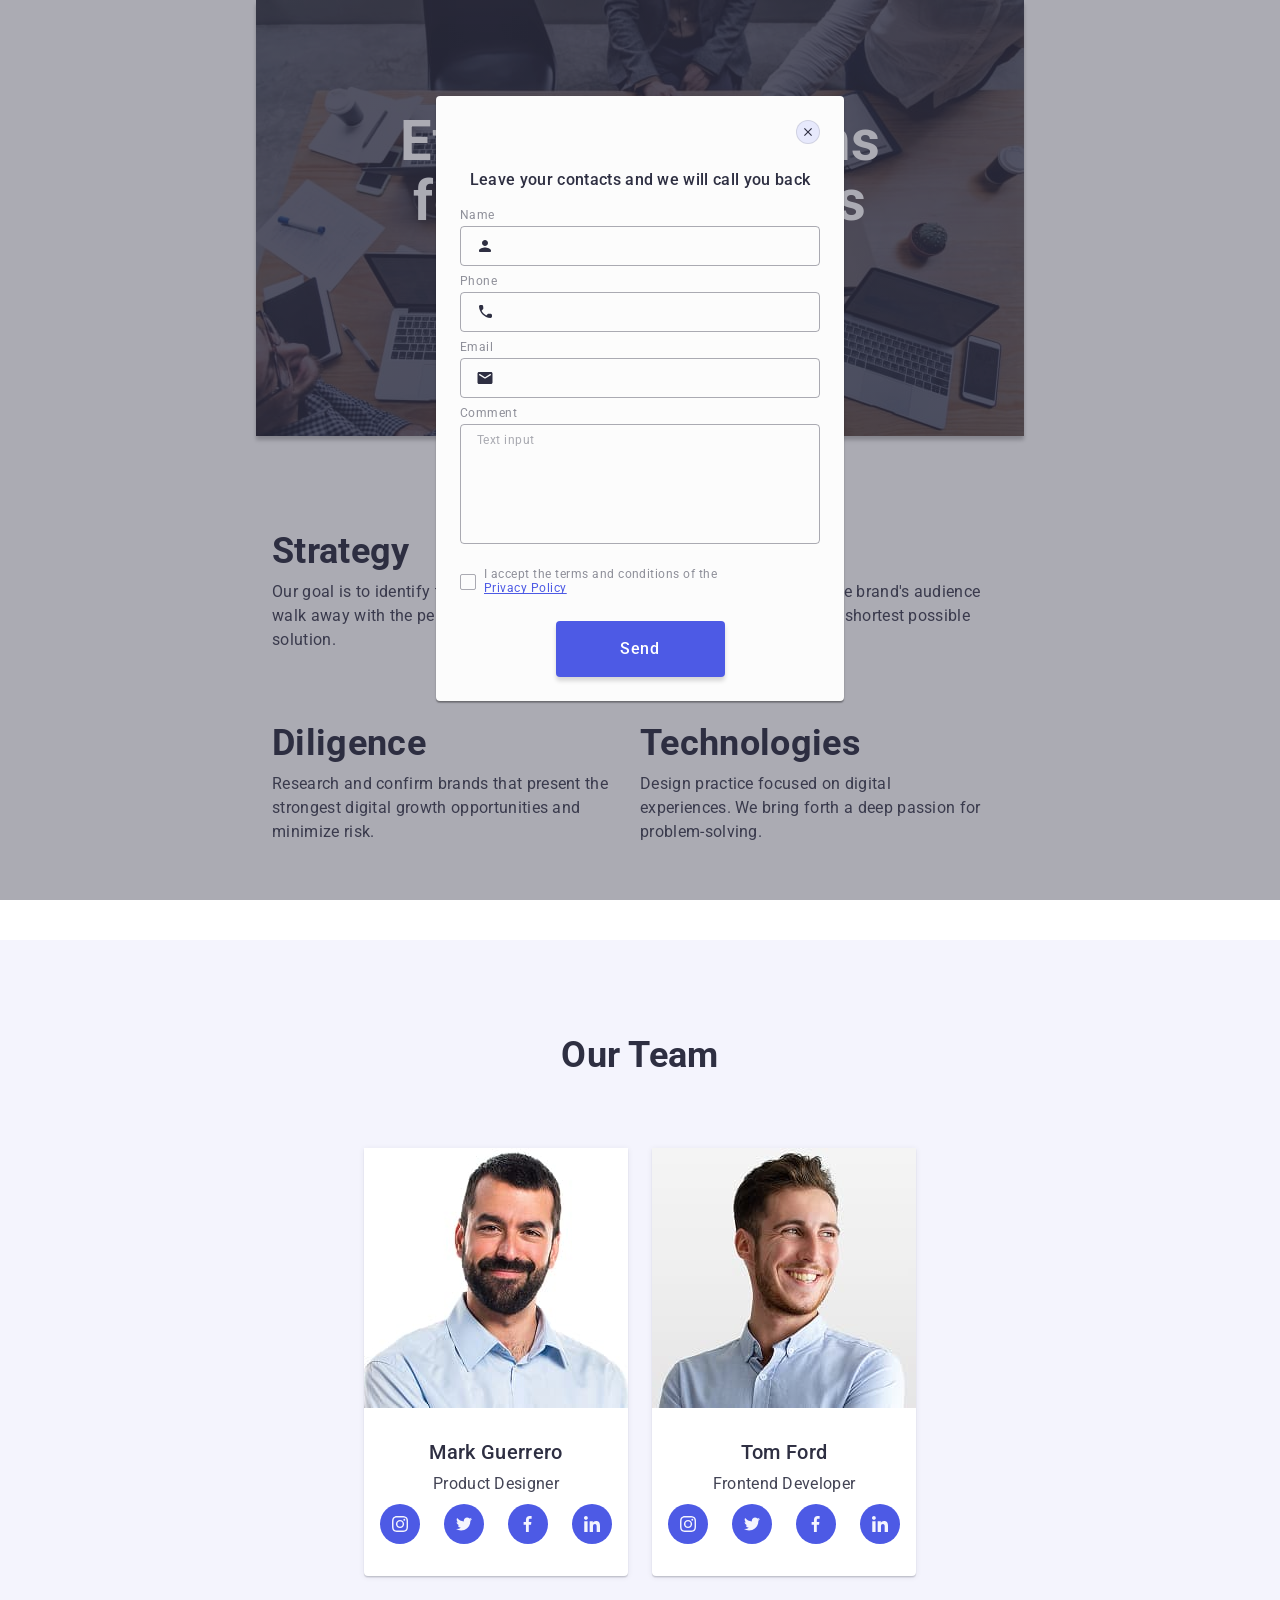
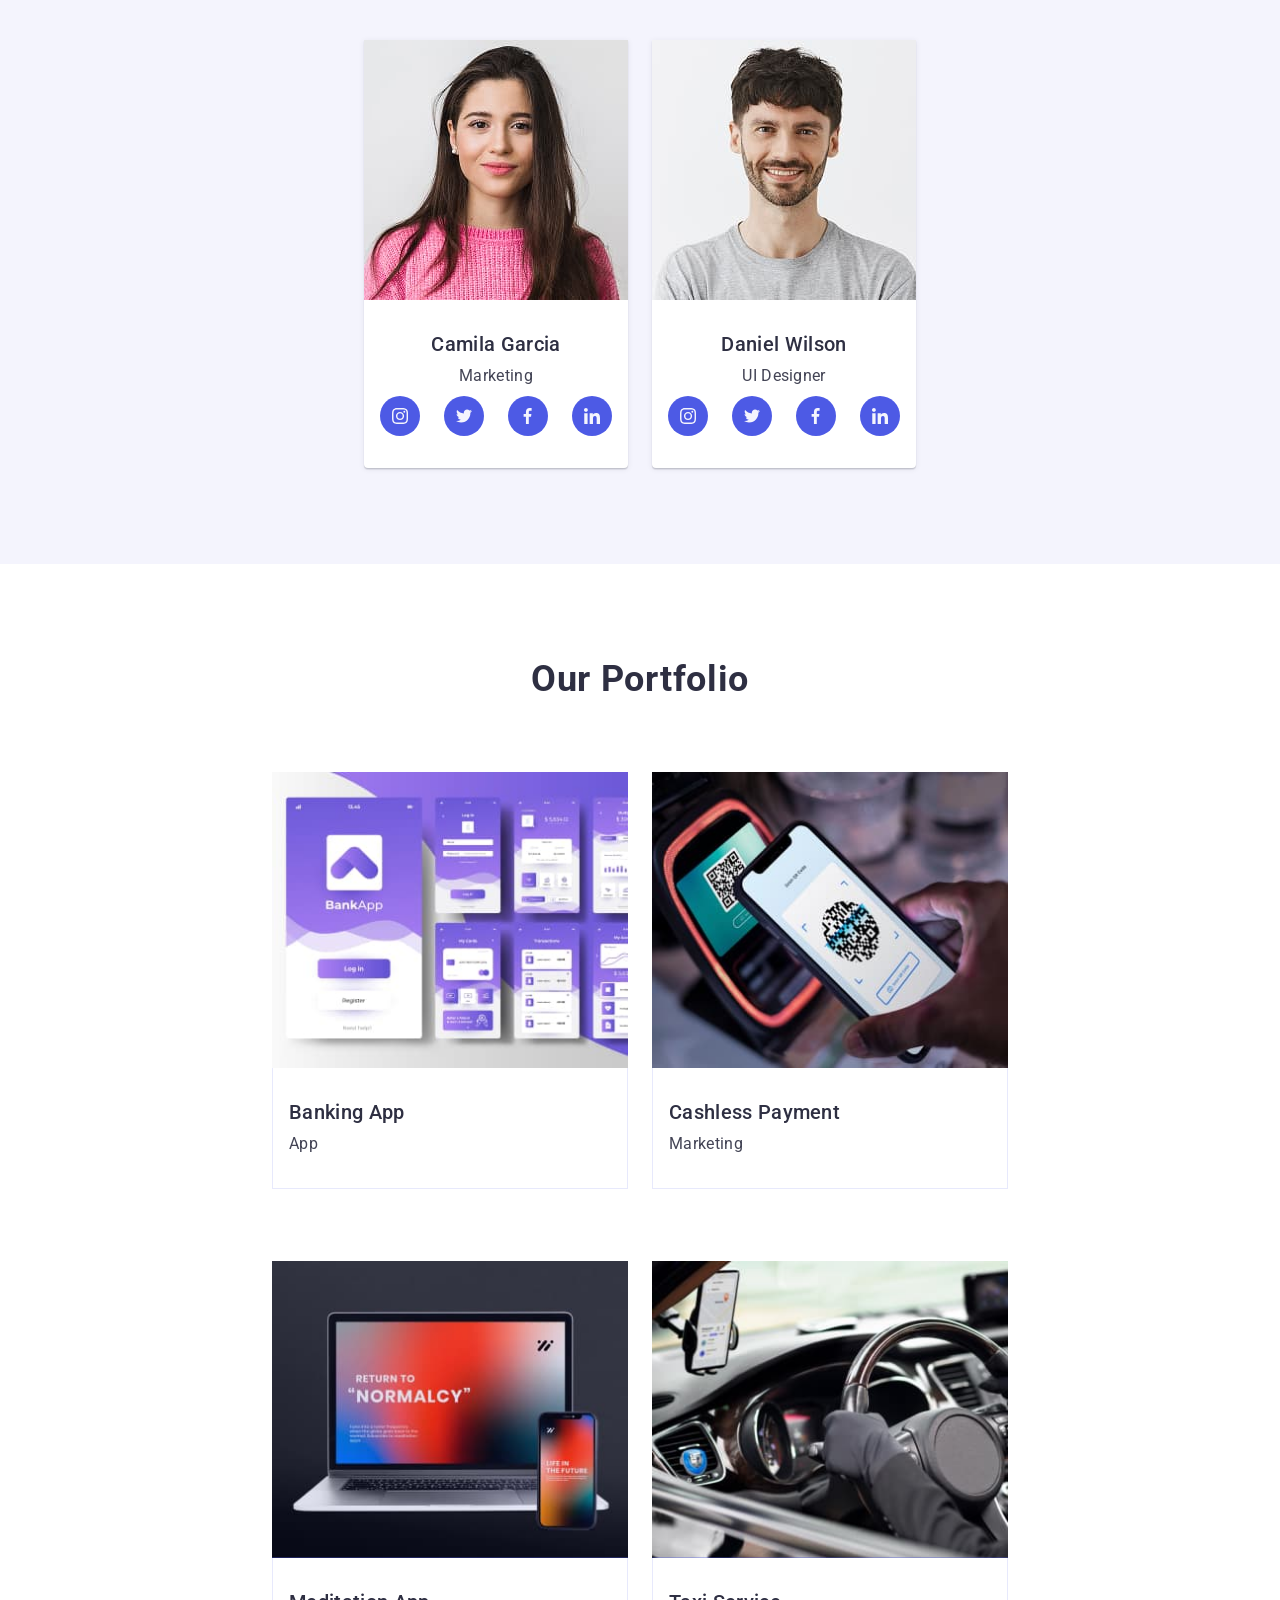
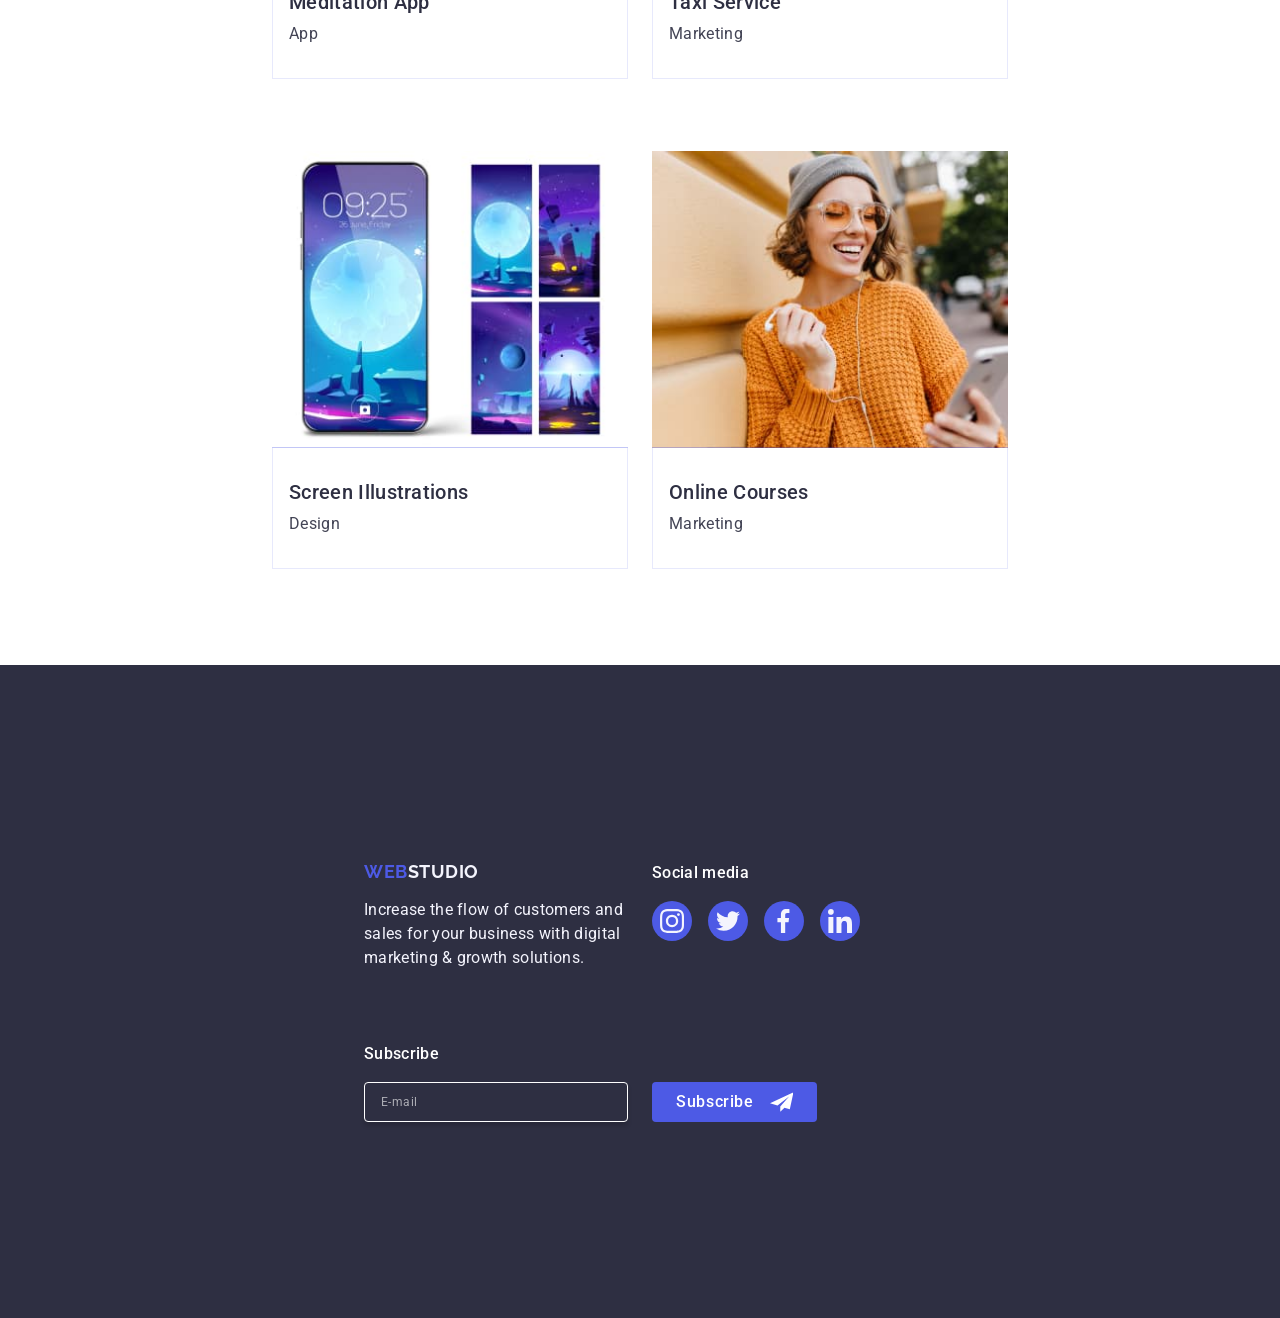
==== index.html @ 0c3275aa "pictures in team section" ====
<!DOCTYPE html>
<html lang="en">
  <head>
    <meta charset="UTF-8" />
    <meta name="viewport" content="width=device-width, initial-scale=1.0" />
    <title>Web-studio</title>
    <link
      rel="stylesheet"
      href="https://cdnjs.cloudflare.com/ajax/libs/modern-normalize/3.0.1/modern-normalize.min.css"
      integrity="sha512-q6WgHqiHlKyOqslT/lgBgodhd03Wp4BEqKeW6nNtlOY4quzyG3VoQKFrieaCeSnuVseNKRGpGeDU3qPmabCANg=="
      crossorigin="anonymous"
      referrerpolicy="no-referrer"
    />
    <link rel="preconnect" href="https://fonts.googleapis.com" />
    <link rel="preconnect" href="https://fonts.gstatic.com" crossorigin />
    <link
      href="https://fonts.googleapis.com/css2?family=Raleway:wght@700&family=Roboto:wght@400;500;700&display=swap"
      rel="stylesheet"
    />
    <link rel="stylesheet" href="./css/styles.css" />
  </head>
  <body>
    <!-- #region ========HEADER===========-->
    <header class="header visually-hidden">
      <div class="container header-flex">
        <nav class="header-nav">
          <a class="logo" href="./index.html"
            >web<span class="header-logo">Studio</span></a
          >
          <ul class="nav-list">
            <li class="nav-item">
              <a class="nav-list-link current" href="./index.html">Studio </a>
            </li>
            <li class="nav-item">
              <a class="nav-list-link" href="">Portfolio</a>
            </li>
            <li class="nav-item">
              <a class="nav-list-link" href="">Contacts</a>
            </li>
          </ul>
        </nav>
        <address class="contacts">
          <ul class="contacts-list">
            <li class="contacts-item">
              <a
                class="contacts-link"
                href="mailto:info@devstudio.com"
                target="_blank"
                >info@devstudio.com</a
              >
            </li>
            <li class="contacts-item">
              <a class="contacts-link" href="tel:+110001111111"
                >+11 (000) 111-11-11</a
              >
            </li>
          </ul>
        </address>
      </div>
    </header>
    <!-- #endregion header -->

    <!-- #region ========MAIN========== -->
    <main>
      <!-- #region ====1 HERO=============-->
      <section class="hero">
        <div class="container">
          <h1 class="hero-title">Effective Solutions for Your Business</h1>
          <button class="hero-btn" type="button">Order Service</button>
        </div>
      </section>
      <!-- #endregion HERO -->

      <!-- #region ====2 FEATURES==========-->
      <section class="features section">
        <div class="container">
          <h2 class="title visually-hidden">Features</h2>
          <ul class="features-list">
            <li class="features-item">
              <div class="features-icon-wrap">
                <svg class="features-icon" width="64" height="64">
                  <use href="./images/icons.svg#icon-strategy"></use>
                </svg>
              </div>
              <h3 class="title features-item-title">Strategy</h3>
              <p class="text features-text">
                Our goal is to identify the business problem to walk away with
                the perfect and creative solution.
              </p>
            </li>
            <li class="features-item">
              <div class="features-icon-wrap">
                <svg class="features-icon" width="64" height="64">
                  <use href="./images/icons.svg#icon-punctuality"></use>
                </svg>
              </div>
              <h3 class="title features-item-title">Punctuality</h3>
              <p class="text features-text">
                Bring the key message to the brand's audience for the best price
                within the shortest possible time.
              </p>
            </li>
            <li class="features-item">
              <div class="features-icon-wrap">
                <svg class="features-icon" width="64" height="64">
                  <use href="./images/icons.svg#icon-diligence"></use>
                </svg>
              </div>
              <h3 class="title features-item-title">Diligence</h3>
              <p class="text features-text">
                Research and confirm brands that present the strongest digital
                growth opportunities and minimize risk.
              </p>
            </li>
            <li class="features-item">
              <div class="features-icon-wrap">
                <svg class="features-icon" width="64" height="64">
                  <use href="./images/icons.svg#icon-technologies"></use>
                </svg>
              </div>
              <h3 class="title features-item-title">Technologies</h3>
              <p class="text features-text">
                Design practice focused on digital experiences. We bring forth a
                deep passion for problem-solving.
              </p>
            </li>
          </ul>
        </div>
      </section>
      <!-- #endregion FEATURES -->

      <!-- #region ======3 TEAM=========== -->
      <section class="team section">
        <div class="container">
          <h2 class="title">Our Team</h2>
          <ul class="team-list">
            <li class="team-item">
              <picture>
                <source
                  media="(min-width: 320px)"
                  srcset="
                    ./images/team/team-mark-1x.jpg 1x,
                    ./images/team/team-mark-2x.jpg 2x
                  "
                />
                <img
                  src="./images/team/team-mark-1x.jpg"
                  alt="mark-guerrero-photo"
                  width="264"
                />
              </picture>

              <div class="team-item-wrapper">
                <h3 class="team-item-title">Mark Guerrero</h3>
                <p class="team-item-text">Product Designer</p>
                <ul class="social-list">
                  <li class="social-list-item">
                    <a href="" class="social-link">
                      <svg class="social-list-icon" width="16" height="16">
                        <use href="./images/icons.svg#icon-instagram"></use>
                      </svg>
                    </a>
                  </li>
                  <li class="social-list-item">
                    <a href="" class="social-link"
                      ><svg class="social-list-icon" width="16" height="16">
                        <use href="./images/icons.svg#icon-twitter"></use></svg
                    ></a>
                  </li>
                  <li class="social-list-item">
                    <a href="" class="social-link"
                      ><svg class="social-list-icon" width="16" height="16">
                        <use href="./images/icons.svg#icon-facebook"></use></svg
                    ></a>
                  </li>
                  <li class="social-list-item">
                    <a href="" class="social-link"
                      ><svg class="social-list-icon" width="16" height="16">
                        <use href="./images/icons.svg#icon-linkedin"></use></svg
                    ></a>
                  </li>
                </ul>
              </div>
            </li>
            <li class="team-item">
              <picture>
                <source
                  media="(min-width: 320px)"
                  srcset="
                    ./images/team-tom-1x.jpg 1x,
                    ./images/team-tom-2x.jpg 2x
                  "
                />
                <img
                  src="./images/team/tom-ford.jpg"
                  alt="Photo of Tom Ford"
                  width="264"
                />
              </picture>

              <div class="team-item-wrapper">
                <h3 class="team-item-title">Tom Ford</h3>
                <p class="team-item-text">Frontend Developer</p>
                <ul class="social-list">
                  <li class="social-list-item">
                    <a href="" class="social-link">
                      <svg class="social-list-icon" width="16" height="16">
                        <use href="./images/icons.svg#icon-instagram"></use>
                      </svg>
                    </a>
                  </li>
                  <li class="social-list-item">
                    <a href="" class="social-link"
                      ><svg class="social-list-icon" width="16" height="16">
                        <use href="./images/icons.svg#icon-twitter"></use></svg
                    ></a>
                  </li>
                  <li class="social-list-item">
                    <a href="" class="social-link"
                      ><svg class="social-list-icon" width="16" height="16">
                        <use href="./images/icons.svg#icon-facebook"></use></svg
                    ></a>
                  </li>
                  <li class="social-list-item">
                    <a href="" class="social-link"
                      ><svg class="social-list-icon" width="16" height="16">
                        <use href="./images/icons.svg#icon-linkedin"></use></svg
                    ></a>
                  </li>
                </ul>
              </div>
            </li>
            <li class="team-item">
              <picture>
                <source
                  media="(min-width: 320px)"
                  srcset="
                    ./images/team/team-camila-1x.jpg 1x,
                    ./images/team/team-camila-2x.jpg 2x
                  "
                />
                <img
                  src="./images/team/camila-garcia.jpg"
                  alt="Photo of Camila Garcia"
                  width="264"
                />
              </picture>

              <div class="team-item-wrapper">
                <h3 class="team-item-title">Camila Garcia</h3>
                <p class="team-item-text">Marketing</p>
                <ul class="social-list">
                  <li class="social-list-item">
                    <a href="" class="social-link">
                      <svg class="social-list-icon" width="16" height="16">
                        <use href="./images/icons.svg#icon-instagram"></use>
                      </svg>
                    </a>
                  </li>
                  <li class="social-list-item">
                    <a href="" class="social-link"
                      ><svg class="social-list-icon" width="16" height="16">
                        <use href="./images/icons.svg#icon-twitter"></use></svg
                    ></a>
                  </li>
                  <li class="social-list-item">
                    <a href="" class="social-link"
                      ><svg class="social-list-icon" width="16" height="16">
                        <use href="./images/icons.svg#icon-facebook"></use></svg
                    ></a>
                  </li>
                  <li class="social-list-item">
                    <a href="" class="social-link"
                      ><svg class="social-list-icon" width="16" height="16">
                        <use href="./images/icons.svg#icon-linkedin"></use></svg
                    ></a>
                  </li>
                </ul>
              </div>
            </li>
            <li class="team-item">
              <picture>
                <source
                  media="(min-width: 320px)"
                  srcset="
                    ./images/team/team-daniel-1x.jpg 1x,
                    ./images/team/team-daniel-2x.jpg 2x
                  "
                />
                <img
                  src="./images/team/daniel-wilson.jpg"
                  alt="Photo of Daniel Wilson"
                  width="264"
                />
              </picture>

              <div class="team-item-wrapper">
                <h3 class="team-item-title">Daniel Wilson</h3>
                <p class="team-item-text">UI Designer</p>
                <ul class="social-list">
                  <li class="social-list-item">
                    <a href="" class="social-link">
                      <svg class="social-list-icon" width="16" height="16">
                        <use href="./images/icons.svg#icon-instagram"></use>
                      </svg>
                    </a>
                  </li>
                  <li class="social-list-item">
                    <a href="" class="social-link"
                      ><svg class="social-list-icon" width="16" height="16">
                        <use href="./images/icons.svg#icon-twitter"></use></svg
                    ></a>
                  </li>
                  <li class="social-list-item">
                    <a href="" class="social-link"
                      ><svg class="social-list-icon" width="16" height="16">
                        <use href="./images/icons.svg#icon-facebook"></use></svg
                    ></a>
                  </li>
                  <li class="social-list-item">
                    <a href="" class="social-link"
                      ><svg class="social-list-icon" width="16" height="16">
                        <use href="./images/icons.svg#icon-linkedin"></use></svg
                    ></a>
                  </li>
                </ul>
              </div>
            </li>
          </ul>
        </div>
      </section>
      <!-- #endregion TEAM -->

      <!-- #region ====4 PORTFOLIO======= -->
      <section class="portfolio section">
        <div class="container">
          <h2 class="portfolio-title title">Our Portfolio</h2>
          <ul class="portfolio-list">
            <li class="portfolio-item">
              <!-- <a href="#" class="portfolio-overlay-link"> -->
              <div class="portfolio-img-box">
                <img
                  src="./images/portfolio/banking-app.jpg"
                  alt="screenshots of banking application"
                  width="360"
                />
                <p class="overlay text">
                  14 Stylish and User-Friendly App Design Concepts · Task
                  Manager App · Calorie Tracker App · Exotic Fruit Ecommerce App
                  · Cloud Storage App
                </p>
              </div>
              <div class="portfolio-item-wrapper">
                <h3 class="portfolio-item-title">Banking App</h3>
                <p class="text">App</p>
              </div>
              <!-- </a> -->
            </li>
            <li class="portfolio-item">
              <div class="portfolio-img-box">
                <img
                  src="./images/portfolio/cashless-payment.jpg"
                  alt="Mobile and Terminal"
                  width="360"
                />
                <p class="overlay text">
                  14 Stylish and User-Friendly App Design Concepts · Task
                  Manager App · Calorie Tracker App · Exotic Fruit Ecommerce App
                  · Cloud Storage App
                </p>
              </div>
              <div class="portfolio-item-wrapper">
                <h3 class="portfolio-item-title">Cashless Payment</h3>
                <p class="text">Marketing</p>
              </div>
            </li>
            <li class="portfolio-item">
              <div class="portfolio-img-box">
                <img
                  src="./images/portfolio/meditation-app.jpg"
                  alt="laptop"
                  width="360"
                />
                <p class="overlay text">
                  14 Stylish and User-Friendly App Design Concepts · Task
                  Manager App · Calorie Tracker App · Exotic Fruit Ecommerce App
                  · Cloud Storage App
                </p>
              </div>
              <div class="portfolio-item-wrapper">
                <h3 class="portfolio-item-title">Meditation App</h3>
                <p class="text">App</p>
              </div>
            </li>
            <li class="portfolio-item">
              <div class="portfolio-img-box">
                <img
                  src="./images/portfolio/taxi-service.jpg"
                  alt="driver in taxi"
                  width="360"
                />
                <p class="overlay text">
                  14 Stylish and User-Friendly App Design Concepts · Task
                  Manager App · Calorie Tracker App · Exotic Fruit Ecommerce App
                  · Cloud Storage App
                </p>
              </div>
              <div class="portfolio-item-wrapper">
                <h3 class="portfolio-item-title">Taxi Service</h3>
                <p class="text">Marketing</p>
              </div>
            </li>
            <li class="portfolio-item">
              <div class="portfolio-img-box">
                <img
                  src="./images/portfolio/screen-illustrations.jpg"
                  alt="Mobile creenshoots"
                  width="360"
                />
                <p class="overlay text">
                  14 Stylish and User-Friendly App Design Concepts · Task
                  Manager App · Calorie Tracker App · Exotic Fruit Ecommerce App
                  · Cloud Storage App
                </p>
              </div>
              <div class="portfolio-item-wrapper">
                <h3 class="portfolio-item-title">Screen Illustrations</h3>
                <p class="text">Design</p>
              </div>
            </li>
            <li class="portfolio-item">
              <div class="portfolio-img-box">
                <img
                  src="./images/portfolio/online-courses.jpg"
                  alt="Happy young girl with mobile and headphones"
                  width="360"
                />
                <p class="overlay text">
                  14 Stylish and User-Friendly App Design Concepts · Task
                  Manager App · Calorie Tracker App · Exotic Fruit Ecommerce App
                  · Cloud Storage App
                </p>
              </div>
              <div class="portfolio-item-wrapper">
                <h3 class="portfolio-item-title">Online Courses</h3>
                <p class="text">Marketing</p>
              </div>
            </li>
          </ul>
        </div>
      </section>
      <!-- #endregion PORTFOLIO -->
    </main>
    <!-- #endregion MAIN -->

    <!-- #region ========FOOTER============-->
    <footer class="footer">
      <div class="container">
        <div class="footer-tablet-wrap">
          <div class="footer-column-logo">
            <a class="logo footer-logo-link" href="./index.html"
              >web<span class="footer-logo">Studio</span></a
            >
            <p class="text footer-text">
              Increase the flow of customers and sales for your business with
              digital marketing & growth solutions.
            </p>
          </div>
          <div class="footer-column-social">
            <p class="text footer-text footer-accent-text">Social media</p>
            <ul class="social-list">
              <li class="social-list-item">
                <a href="" class="social-link">
                  <svg class="social-list-icon" width="24" height="24">
                    <use href="./images/icons.svg#icon-instagram"></use>
                  </svg>
                </a>
              </li>
              <li class="social-list-item">
                <a href="" class="social-link"
                  ><svg class="social-list-icon" width="24" height="24">
                    <use href="./images/icons.svg#icon-twitter"></use></svg
                ></a>
              </li>
              <li class="social-list-item">
                <a href="" class="social-link"
                  ><svg class="social-list-icon" width="24" height="24">
                    <use href="./images/icons.svg#icon-facebook"></use></svg
                ></a>
              </li>
              <li class="social-list-item">
                <a href="" class="social-link"
                  ><svg class="social-list-icon" width="24" height="24">
                    <use href="./images/icons.svg#icon-linkedin"></use></svg
                ></a>
              </li>
            </ul>
          </div>
        </div>

        <div class="subscribe">
          <p class="footer-accent-text">Subscribe</p>
          <form class="subscribe-form">
            <label aria-label="subscr-email" class="subscr-label">
              <input
                type="email"
                class="subscribe-input"
                placeholder="E-mail"
                id="subscr-email"
                name="subscr-email"
              />
            </label>

            <button type="submit" class="subscribe-btn">
              Subscribe
              <svg class="subscribe-btn-icon" width="24" height="24">
                <use href="./images/icons.svg#icon-subscribe-send"></use>
              </svg>
            </button>
          </form>
        </div>
      </div>
    </footer>

    <!-- #endregion FOOTER -->

    <!-- #region ========MODAL============-->
    <div class="backdrop is-open">
      <div class="modal">
        <button type="button" class="modal-close-btn">
          <svg class="modal-close-icon" width="8" height="8">
            <use href="./images/icons.svg#icon-modal-close-btn"></use>
          </svg>
        </button>
        <p class="modal-text">Leave your contacts and we will call you back</p>
        <form class="modal-form">
          <div class="modal-field">
            <label for="user-name" class="modal-label">Name</label>
            <div class="modal-input-wrap">
              <input
                type="text"
                class="modal-input"
                name="user-name"
                id="user-name"
              />
              <svg class="modal-input-icon" width="18" height="24">
                <use href="./images/icons.svg#icon-user-name"></use>
              </svg>
            </div>
          </div>
          <div class="modal-field">
            <label for="user-tel" class="modal-label">Phone</label>
            <div class="modal-input-wrap">
              <input
                type="tel"
                class="modal-input"
                name="user-tel"
                id="user-tel"
              />
              <svg class="modal-input-icon" width="18" height="24">
                <use href="./images/icons.svg#icon-user-tel"></use>
              </svg>
            </div>
          </div>
          <div class="modal-field">
            <label for="user-email" class="modal-label">Email</label>
            <div class="modal-input-wrap">
              <input
                type="email"
                class="modal-input"
                name="user-email"
                id="user-email"
              />
              <svg class="modal-input-icon" width="18" height="24">
                <use href="./images/icons.svg#icon-user-email"></use>
              </svg>
            </div>
          </div>
          <div class="modal-field">
            <label for="user-comment" class="modal-label">Comment</label>
            <textarea
              name="user-comment"
              id="user-comment"
              class="modal-input modal-textarea"
              placeholder="Text input"
            ></textarea>
          </div>

          <div class="modal-check-wrap">
            <input
              type="checkbox"
              name="user-privacy"
              id="user-privacy"
              value="true"
              class="modal-check visually-hidden"
            />
            <label for="user-privacy" class="modal-check-text"
              ><span class="modal-check-item">
                <svg width="10" height="8">
                  <use href="./images/icons.svg#icon-modal-check"></use>
                </svg> </span
              ><span class="privacy-text"
                >I accept the terms and conditions of the
                <a href="#" class="modal-ckeck-link">Privacy Policy</a></span
              ></label
            >
          </div>
          <button type="submit" class="modal-btn">Send</button>
        </form>
      </div>
    </div>
    <!-- #endregion MODAL -->
  </body>
</html>
---- css/styles.css ----
*,
*::before,
*::after {
  box-sizing: border-box;
}

h1,
h2,
h3,
h4,
h5,
h6,
p {
  margin-top: 0;
  margin-bottom: 0;
}

ul,
ol {
  margin-top: 0;
  margin-bottom: 0;
  padding-left: 0;
  list-style-type: none;
}

.visually-hidden {
  position: absolute;
  width: 1px;
  height: 1px;
  margin: -1px;
  border: 0;
  padding: 0;

  white-space: nowrap;
  clip-path: inset(100%);
  clip: rect(0 0 0 0);
  overflow: hidden;
}

body {
  background-color: #ffffff;
  color: #434455;
  font-family: 'Roboto', sans-serif;
  font-weight: 400;
  font-size: 16px;
  line-height: 1.5;
  letter-spacing: 0.02em;
}

a {
  text-decoration: none;
}

ul,
ol {
  padding-left: 0;
  margin-top: 0;
  margin-bottom: 0;
  list-style-type: none;
}

img {
  display: block;
  max-width: 100%;
  height: auto;
}

input,
textarea,
button {
  font-family: inherit;
  line-height: inherit;
  color: currentColor;
}

button {
  cursor: pointer;
}

fieldset {
  padding: 0;
  margin: 0;
  border: none;
}

.container {
  width: 100%;
  max-width: 320px;
  padding: 0 16px;
  margin: 0 auto;
}

main {
  flex-grow: 1;
}

.title {
  font-weight: 700;
  font-size: 36px;
  line-height: 1.11;
  text-align: center;
  color: #2e2f42;
  text-transform: capitalize;
}

h2 {
  margin-bottom: 72px;
}

h3,
team-item-title,
features-item-title,
portfolio-item-title {
  font-weight: 500;
  font-size: 20px;
  line-height: 1.2;
  color: #2e2f42;
  text-transform: capitalize;
  margin-bottom: 8px;
}

.text {
  font-weight: 400;
  font-size: 16px;
  line-height: 1.5;
  color: #434455;
}

.section {
  padding-top: 96px;
  padding-bottom: 96px;
}
/* #region ======HEADER====== */
.header {
  /* border-bottom: 1px solid #e7e9fc; */
  box-shadow: 0px 2px 1px rgba(46, 47, 66, 0.08),
    0px 1px 1px rgba(46, 47, 66, 0.16), 0px 1px 6px rgba(46, 47, 66, 0.08);
  /* 
    position: fixed;
        z-index: 999;
    top: 50%;
    left: 50%;
    transform: translate(-50%, -50%); */
  background-color: #fff;
}

.header-nav {
  display: flex;
  align-items: center;
}

.header-flex {
  display: flex;
  justify-content: space-between;
}
.logo {
  font-family: 'Raleway', sans-serif;
  font-weight: 700;
  font-size: 18px;
  line-height: 1.17;
  letter-spacing: 0.03em;
  text-transform: uppercase;
  color: #404bbf;
  display: block;
  padding: 24px 0;
  margin-right: 76px;
  position: relative;
}

.header-logo {
  color: #2e2f42;
  position: relative;
}

.nav-list {
  display: flex;
  gap: 40px;
}

.nav-item {
  position: relative;
}

.current::after {
  content: '';
  background-color: #404bbf;
  width: 100%;
  display: block;
  height: 4px;
  border-radius: 2px;
  position: absolute;
  bottom: -1px;
  left: 0;
  display: block;
}

.nav-list-link {
  position: relative;
  font-weight: 500;
  font-size: 16px;
  line-height: 1.5;
  letter-spacing: 0.02em;
  color: #2e2f42;
  display: block;
  padding: 24px 0;
  transition-property: color;
  transition-duration: 250ms;
  transition-timing-function: cubic-bezier(0.4, 0, 0.2, 1);
}

.nav-list-link:hover,
.nav-list-link:focus {
  color: #404bbf;
}

.current {
  color: #404bbf;
}

.contacts {
  font-style: normal;
}

.contacts-list {
  display: flex;
  gap: 40px;
  justify-content: flex-end;
  align-items: center;
}

.contacts-item {
  padding: 24px 0;
  position: relative;
}

.contacts-link {
  color: #434455;
  transition-property: color;
  transition-duration: 250ms;
  transition-timing-function: cubic-bezier(0.4, 0, 0.2, 1);
}

.contacts-link:hover,
.contacts-link:focus {
  color: #404bbf;
}
/* #endregion HEADER */

/* #region =======HERO======= */
.hero {
  margin: 0 auto;
  background-color: #2e2f42;
  background-image: linear-gradient(
      rgba(46, 47, 66, 0.7),
      rgba(46, 47, 66, 0.7)
    ),
    url('../images/hero-bg-mob-1x.jpg');
  background-position: center;
  background-repeat: no-repeat;
  background-size: cover;
  background-clip: padding-box;
  box-shadow: 0 4px 4px 0 rgba(0, 0, 0, 0.25);

  padding-top: 72px;
  padding-bottom: 72px;
  max-width: 320px;
  height: 432px;
}

@media screen and (min-resolution: 2x), (-webkit-min-device-pixel-ratio: 2x) {
  .hero {
    background-image: linear-gradient(
        rgba(46, 47, 66, 0.7),
        rgba(46, 47, 66, 0.7)
      ),
      url('../images/hero-bg-mob-2x.jpg');
  }
}

@media screen and (min-resolution: 3x), (-webkit-min-device-pixel-ratio: 3x) {
  .hero {
    background-image: linear-gradient(
        rgba(46, 47, 66, 0.7),
        rgba(46, 47, 66, 0.7)
      ),
      url('../images/hero-bg-mob-3x.jpg');
  }
}

.hero-title {
  font-weight: 700;
  font-size: 36px;
  line-height: 1.11;
  text-align: center;
  color: #fff;
  max-width: 320px;
  margin: 0 auto 72px;

  /*
  font-size: 56px;
  line-height: 1.07;
  margin-bottom: 48px;
  max-width: 496px; */
}

.hero-btn {
  font-weight: 500;
  font-size: 16px;
  line-height: 1.5;
  letter-spacing: 0.04em;
  background-color: #4d5ae5;
  color: #fff;
  text-transform: capitalize;
  margin: 0 auto;
  padding: 16px 32px;
  min-width: 169px;
  height: 56px;
  display: block;
  border: none;
  border-radius: 4px;
  transition-property: background-color;
  transition-duration: 250ms;
  transition-timing-function: cubic-bezier(0.4, 0, 0.2, 1);
}

.hero-btn:hover,
.hero-btn:focus {
  background-color: #404bbf;
}
/* #endregion HERO */

/* #region ========FEATURES======== */

.features-list {
  display: flex;
  flex-wrap: wrap;
  gap: 72px;
}

.features-item {
  flex-basis: calc((100% - 72px) / 4);
}

.features-item-title {
  text-align: center;
}

.features-icon-wrap {
  display: none;
}

.features-text {
  font-weight: 500;
}

/* .features-icon {
    position: absolute;
        top: 50%;
        left: 50%;
        transform: translate(-50%, -50%);
} */

/* .features-item::before {
    content: '';
    width: 264px;
    height: 112px;
    background-color: #f4f4fd;
border: 1px solid #8e8f99;
    border-radius: 4px;
    display: block;
    background-repeat: no-repeat;
    background-position: 50%;
    margin-bottom: 8px;
} */

/* .features-item:nth-child(1)::before {
    background-image: url(../images/svg/strategy.svg); 
}

.features-item:nth-child(2)::before {
    background-image: url(../images/svg/punctuality.svg);
}
.features-item:nth-child(3)::before {
    background-image: url(../images/svg/diligence.svg);
}
.features-item:nth-child(4)::before {
    background-image: url(../images/svg/technologies.svg);
} */
/* #endregion FEATURES */

/* #region ========TEAM======== */
.team {
  background-color: #f4f4fd;
}
.team-list {
  display: flex;
  flex-wrap: wrap;
  gap: 72px;
  justify-content: center;
}

.team-item {
  background-color: #ffffff;
  border-radius: 0px 0px 4px 4px;
  box-shadow: 0 2px 1px 0 rgba(46, 47, 66, 0.08),
    0 1px 1px 0 rgba(46, 47, 66, 0.16), 0 1px 6px 0 rgba(46, 47, 66, 0.08);
}

.team-item-title {
  text-transform: capitalize;
  text-align: center;
}

.team-item-text {
  text-align: center;
  margin-bottom: 8px;
}

.team-item-wrapper {
  padding: 32px 16px;
  width: 264px;
}

.social-list {
  display: flex;
  gap: 24px;
  justify-content: center;
}

.social-link {
  display: flex;
  line-height: 0;
  justify-content: center;
  align-items: center;
  width: 40px;
  height: 40px;
  border-radius: 50%;
  background-color: #4d5ae5;
  fill: #f4f4fd;
  transition-property: background-color;
  transition-duration: 250ms;
  transition-timing-function: cubic-bezier(0.4, 0, 0.2, 1);
}

.team-item .social-link:hover,
.team-item .social-link:focus {
  background-color: #404bbf;
}

/* #endregion TEAM */

/* #region =====PORTFOLIO======*/

.portfolio-item-wrapper {
  border: 1px solid #e7e9fc;
  border-top: none;
  padding: 32px 16px;
}

.portfolio-title {
  font-size: 36px;
  line-height: 1.11;
  text-align: center;
  letter-spacing: 0.02em;
  text-transform: capitalize;
  color: #2e2f42;
}

.portfolio-item-title {
  text-transform: capitalize;
}

.portfolio-list {
  display: flex;
  gap: 48px 24px;
  flex-wrap: wrap;
  justify-content: center;
}

.portfolio-item {
  flex-basis: calc((100% - 48) / 3);
  transition-property: box-shadow;
  transition-duration: 250ms;
  transition-timing-function: cubic-bezier(0.4, 0, 0.2, 1);
}

.portfolio-item:hover,
.portfolio-item:focus {
  box-shadow: 0 2px 1px 0 rgba(46, 47, 66, 0.08),
    0 1px 1px 0 rgba(46, 47, 66, 0.16), 0 1px 6px 0 rgba(46, 47, 66, 0.08);
}

.portfolio-img-box {
  position: relative;
  overflow: hidden;
}
.overlay {
  position: absolute;
  top: 0;
  left: 0;
  height: 100%;
  width: 100%;
  font-size: 16px;
  line-height: 1.5;
  letter-spacing: 0.02em;
  color: #f4f4fd;
  padding: 40px 32px;
  background-color: #4d5ae5;
  overflow: auto;

  transform: translateY(100%);
  transition: transform 250ms cubic-bezier(0.4, 0, 0.2, 1);
}

.portfolio-item:hover .overlay,
.portfolio-item:focus .overlay {
  transform: translateY(0%);
}

.portfolio-item-wrapper {
  z-index: 3;
  /* position: fixed; */
}
/* #endregion PORTFOLIO */

/* #region ======FOOTER====== */
.footer {
  background-color: #2e2f42;
  padding-top: 100px;
  padding-bottom: 100px;
}

.footer .container {
  display: flex;
  flex-direction: column;
  justify-content: center;
  padding: 96px 16px;
  gap: 70px;
  /* align-items: first baseline; */
}

.footer-logo-link {
  display: block;
  padding: 0;
  margin: 0 auto 16px;
  font-weight: 700;
  font-size: 18px;
  line-height: 1.167;
  letter-spacing: 0.03em;
  text-transform: uppercase;
  text-align: center;
  color: #4d5ae5;
  /* margin-bottom: 72px; */
}

.footer-logo {
  color: #f4f4fd;
}

.footer-text {
  font-weight: 400;
  font-size: 16px;
  color: #f4f4fd;
  text-align: left;
}

.footer-accent-text {
  color: #ffffff;
  font-weight: 500;
  text-align: center;
  margin-bottom: 16px;
}

.footer .social-list {
  gap: 16px;
  justify-content: center;
}

.social-link:hover,
.social-link:focus {
  background-color: #31d0aa;
}

.subscribe-form {
  display: flex;
  gap: 24px;
  flex-direction: column;
  gap: 16px;
}

.subscribe-input {
  width: 100%;
  height: 40px;
  border: 1px solid #ffffff;
  background-color: transparent;
  border-radius: 4px;
  box-shadow: 0 4px 4px 0 rgba(0, 0, 0, 0.15);
  padding: 8px 16px;
  font-size: 12px;
  line-height: 2;
  letter-spacing: 0.04em;
  color: #ffffff;
}

.subscribe-input::placeholder {
  font-weight: 400;
  font-size: 12px;
  line-height: 2;
  letter-spacing: 0.04em;
  color: #ffffff;
  opacity: 0.6;
}

.subscribe-btn {
  border: none;
  font-weight: 500;
  line-height: 1.5;
  letter-spacing: 0.04em;
  text-align: center;
  color: #ffffff;
  border-radius: 4px;
  padding: 8px 24px;
  width: 165px;
  height: 40px;
  background-color: #4d5ae5;
  display: flex;
  align-items: center;
  justify-content: center;
  margin: 0 auto;
  gap: 16px;
}

.subscribe-btn-icon {
  fill: #ffffff;
  /* margin-left: 16px; */
}
/* #endregion FOOTER*/

/* #region ======MODAL====== */
.backdrop {
  position: fixed;
  top: 0;
  left: 0;
  width: 100%;
  height: 100%;
  z-index: 999;
  background-color: rgba(46, 47, 66, 0.4);

  opacity: 0;
  visibility: hidden;
  pointer-events: none;

  transition: opacity 250ms cubic-bezier(0.4, 0, 0.2, 1),
    visibility 250ms cubic-bezier(0.4, 0, 0.2, 1);
}

.is-open {
  opacity: 1;
  visibility: visible;
  pointer-events: auto;
}

.modal {
  position: absolute;
  top: 50%;
  left: 50%;
  transform: translate(-50%, -50%);
  border-radius: 4px;
  width: 288px;
  padding: 72px 16px 24px;
  min-height: 584px;
  box-shadow: 0 1px 1px 0 rgba(0, 0, 0, 0.14), 0 1px 3px 0 rgba(0, 0, 0, 0.12),
    0 2px 1px 0 rgba(0, 0, 0, 0.2);
  background: #fcfcfc;
  overflow-y: auto;
  transition: transform 250ms cubic-bezier(0.4, 0, 0.2, 1);
}

.modal-close-btn {
  position: absolute;
  top: 24px;
  right: 24px;
  width: 24px;
  height: 24px;
  fill: #2e2f42;
  border-radius: 50%;
  background-color: #e7e9fc;
  border: 1px solid rgba(0, 0, 0, 0.1);
  display: flex;
  justify-content: center;
  align-items: center;
  padding: 0;
  cursor: pointer;
  transition: background-color 250ms cubic-bezier(0.4, 0, 0.2, 1),
    border 250ms cubic-bezier(0.4, 0, 0.2, 1);
}

.modal-close-icon {
  fill: #2e2f42;
  transition: fill 250ms cubic-bezier(0.4, 0, 0.2, 1);
}

.modal-close-btn:hover {
  background-color: #404bbf;
  border: none;
}

.modal-close-btn:hover .modal-close-icon {
  fill: #ffffff;
}

.modal-text {
  font-weight: 500;
  text-align: center;
  color: #2e2f42;
  margin-bottom: 16px;
}

.modal-field {
  margin-bottom: 8px;
}

.modal-field:nth-child(4) {
  margin-bottom: 16px;
}

.modal-label {
  font-size: 12px;
  line-height: 1.17;
  letter-spacing: 0.04em;
  color: #8e8f99;
  margin-bottom: 4px;
  display: block;
}

.modal-input-wrap {
  position: relative;
}

.modal-input {
  padding: 11px 16px 11px 38px;
  width: 100%;
  height: 40px;
  border-radius: 4px;
  border: 1px solid rgba(46, 47, 66, 0.4);
  background-color: transparent;
  outline: transparent;
  transition: border-color 250ms cubic-bezier(0.4, 0, 0.2, 1);
}

.modal-input-icon {
  fill: #2e2f42;
  position: absolute;
  left: 16px;
  top: 50%;
  transform: translateY(-50%);
  transition: fill 250ms cubic-bezier(0.4, 0, 0.2, 1);
}

.modal-input:focus {
  border: 1px solid #4d5ae5;
}

.modal-input:focus + .modal-input-icon {
  fill: #4d5ae5;
}

.modal-textarea {
  height: 120px;
  resize: none;
  padding: 8px 16px;
  font-size: 12px;
  line-height: 1.17;
  letter-spacing: 0.04em;
  color: rgba(46, 47, 66, 0.4);
  transition: border-color 250ms cubic-bezier(0.4, 0, 0.2, 1);
}

.modal-textarea::placeholder {
  font-size: 12px;
  line-height: 1.17;
  letter-spacing: 0.04em;
  color: rgba(46, 47, 66, 0.4);
}

.modal-check-wrap {
  margin-bottom: 24px;
}

.modal-check-item {
  display: inline-flex;
  width: 16px;
  height: 16px;
  border-radius: 2px;
  border: 1px solid rgba(46, 47, 66, 0.4);
  margin-right: 8px;
  align-items: center;
  justify-content: center;
  background-color: transparent;
  fill: transparent;
  transition: background-color 250ms cubic-bezier(0.4, 0, 0.2, 1),
    border 250ms cubic-bezier(0.4, 0, 0.2, 1),
    fill 250ms cubic-bezier(0.4, 0, 0.2, 1);
}

.modal-check:checked + .modal-check-text .modal-check-item {
  background-color: #404bbf;
  fill: #f4f4fd;
  border: none;
}

.modal-check-text {
  font-size: 12px;
  line-height: 1.17;
  letter-spacing: 0.04em;
  color: #8e8f99;
  display: flex;
  align-items: center;
}

.privacy-text {
  display: inline-block;
}

.modal-ckeck-link {
  display: block;
  line-height: 1.33;
  text-decoration: underline;
  text-decoration-skip-ink: none;
  color: #4d5ae5;
}

.modal-btn {
  display: block;
  margin: 0 auto;
  border-radius: 4px;
  border: none;
  padding: 16px 32px;
  min-width: 169px;
  height: 56px;
  box-shadow: 0 4px 4px 0 rgba(0, 0, 0, 0.15);
  background-color: #4d5ae5;
  color: #ffffff;
  font-size: 16px;
  font-weight: 500;
  line-height: 1.5;
  letter-spacing: 0.04em;
  text-align: center;
  transition: background-color 250ms cubic-bezier(0.4, 0, 0.2, 1);
  cursor: pointer;
}

/* #endregion MODAL*/

/* #region ======MEDIA >768====== */
@media screen and (min-width: 768px) {
  .container {
    max-width: 768px;
  }

  .hero {
    padding: 112px 34px;
    max-width: 768px;
    height: 436px;
    background-image: linear-gradient(
        rgba(46, 47, 66, 0.7),
        rgba(46, 47, 66, 0.7)
      ),
      url('../images/hero-bg-tab-1x.jpg');
  }

  @media screen and (min-resolution: 2x), (-webkit-min-device-pixel-ratio: 2x) {
    .hero {
      background-image: linear-gradient(
          rgba(46, 47, 66, 0.7),
          rgba(46, 47, 66, 0.7)
        ),
        url('../images/hero-bg-tab-2x.jpg');
    }
  }

  @media screen and (min-resolution: 3x), (-webkit-min-device-pixel-ratio: 3x) {
    .hero {
      background-image: linear-gradient(
          rgba(46, 47, 66, 0.7),
          rgba(46, 47, 66, 0.7)
        ),
        url('../images/hero-bg-tab-3x.jpg');
    }
  }

  .hero-title {
    font-size: 56px;
    line-height: 1.07;
    margin-bottom: 36px;
    max-width: 496px;
  }

  .team .container,
  .footer .container {
    max-width: 584px;
  }

  .features-list {
    gap: 72px 24px;
  }

  .features-item {
    flex-basis: calc((100% - 48px) / 2);
  }

  .features-item-title {
    text-align: left;
  }

  .team .container,
  .footer .container {
    max-width: 584px;
  }

  .team-list {
    gap: 64px 24px;
  }

  .team-item {
    flex-basis: calc((100% - 24px) / 2);
  }

  .features-text {
    font-weight: 400;
  }

  .portfolio-list {
    gap: 72px 24px;
  }

  .portfolio-item {
    flex-basis: calc((100% - 24px) / 2);
  }

  .team-item-wrapper {
    max-width: 356px;
  }

  .footer-logo-link {
    text-align: left;
  }

  .footer-accent-text {
    text-align: left;
    width: 264px;
  }

  .footer .container {
    display: flex;
    flex-direction: column;
    gap: 72px;
  }

  .footer-tablet-wrap {
    display: flex;
    flex-direction: row;
    gap: 24px;
    align-items: baseline;
  }

  .footer .social-list {
    justify-content: flex-start;
  }

  .subscribe-form {
    flex-direction: row;
    gap: 24px;
    justify-content: flex-start;
  }

  .subscribe-input {
    display: inline-block;
    width: 264px;
  }

  .subscribe-btn {
    margin-left: 0;
    margin-right: auto;
  }
  .modal {
    width: 408px;
    top: 96px;
    left: 50%;
    transform: translateX(-50%);
    padding: 72px 24px 24px;
  }
}

/* #endregion MEDIA > 768px*/

/* #region ======MEDIA > 1440px ====== */
@media screen and (min-width: 1440px) {
  .container {
    max-width: 1158px;
    padding: 0 15px;
  }

  .hero {
    padding-top: 188px 470px;
    max-width: 1440px;
    height: 600px;
    background-image: linear-gradient(
        rgba(46, 47, 66, 0.7),
        rgba(46, 47, 66, 0.7)
      ),
      url('../images/hero-bg-mob-1x.jpg');
  }

  @media screen and (min-resolution: 2x), (-webkit-min-device-pixel-ratio: 2x) {
    .hero {
      background-image: linear-gradient(
          rgba(46, 47, 66, 0.7),
          rgba(46, 47, 66, 0.7)
        ),
        url('../images/hero-bg-desc-2x.jpg');
    }
  }

  @media screen and (min-resolution: 3x), (-webkit-min-device-pixel-ratio: 3x) {
    .hero {
      background-image: linear-gradient(
          rgba(46, 47, 66, 0.7),
          rgba(46, 47, 66, 0.7)
        ),
        url('../images/hero-bg-desc-3x.jpg');
    }
  }

  .hero-title {
    margin-bottom: 48px;
  }

  .section {
    padding: 120px 0;
  }

  .features-list {
    gap: 24px;
  }

  .features-item {
    flex-basis: calc((100% - 72px) / 4);
  }

  .features-item-title {
    font-weight: 500;
    font-size: 20px;
    line-height: 1.2;
  }

  .features-icon-wrap {
    position: relative;
    width: 264px;
    height: 112px;
    background-color: #f4f4fd;
    border: 1px solid #8e8f99;
    border-radius: 4px;
    display: flex;
    align-items: center;
    justify-content: center;
    background-repeat: no-repeat;
    margin-bottom: 8px;
  }

  .team .container,
  .footer .container {
    max-width: 1158px;
  }

  .team-list {
    gap: 24px;
    flex-wrap: nowrap;
  }

  .team-item {
    flex-basis: calc((100% - 72px) / 3);
  }

  .portfolio-list {
    gap: 24px;
  }

  .portfolio-item {
    flex-basis: calc((100% - 48px) / 3);
  }

  .footer .container {
    flex-direction: row;
    gap: 80px;
  }

  .footer-tablet-wrap {
    flex-direction: row;
    gap: 120px;
  }

  .modal {
    width: 408px;
    top: 50%;
    left: 50%;
    transform: translate(-50%, -50%);
  }

  .modal-close-btn:focus {
    background-color: #404bbf;
    border: none;
  }

  .modal-close-btn:focus .modal-close-icon {
    fill: #ffffff;
  }
}

/* #endregion MEDIA > 1440px*/
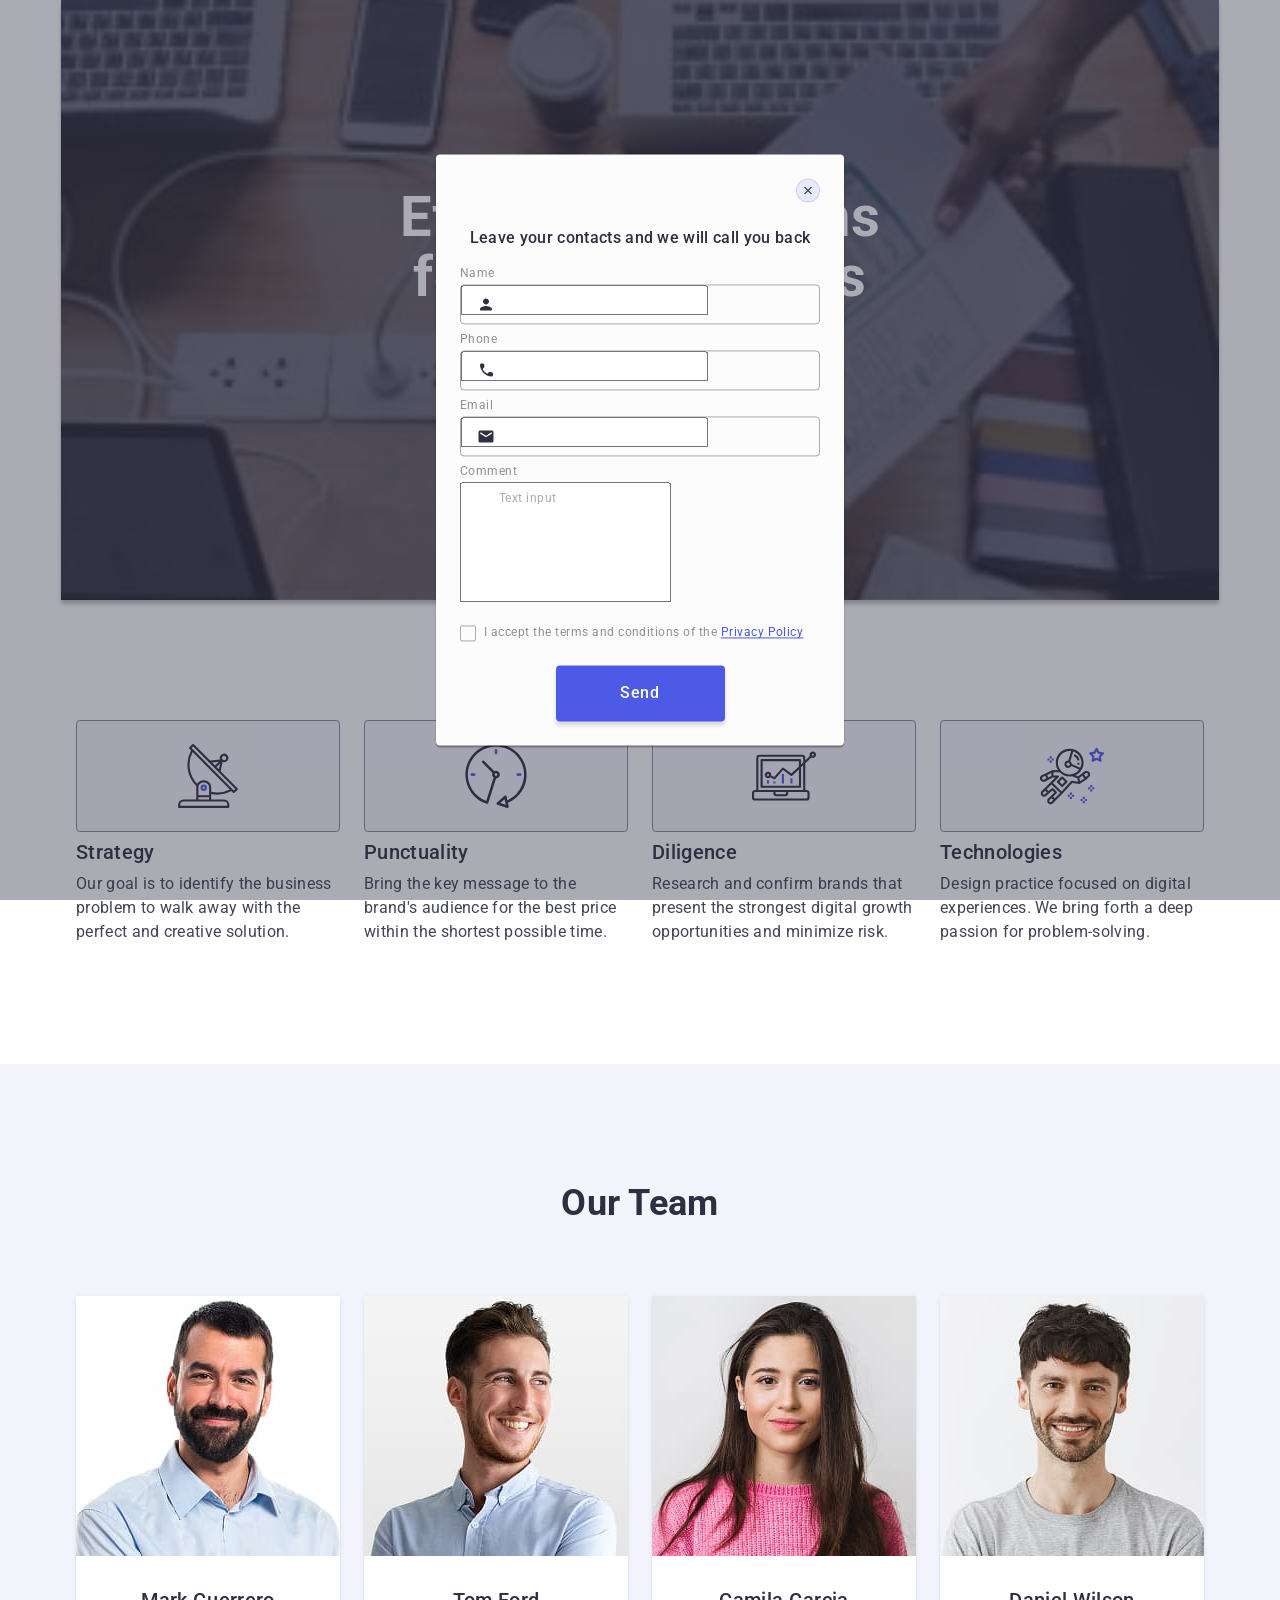
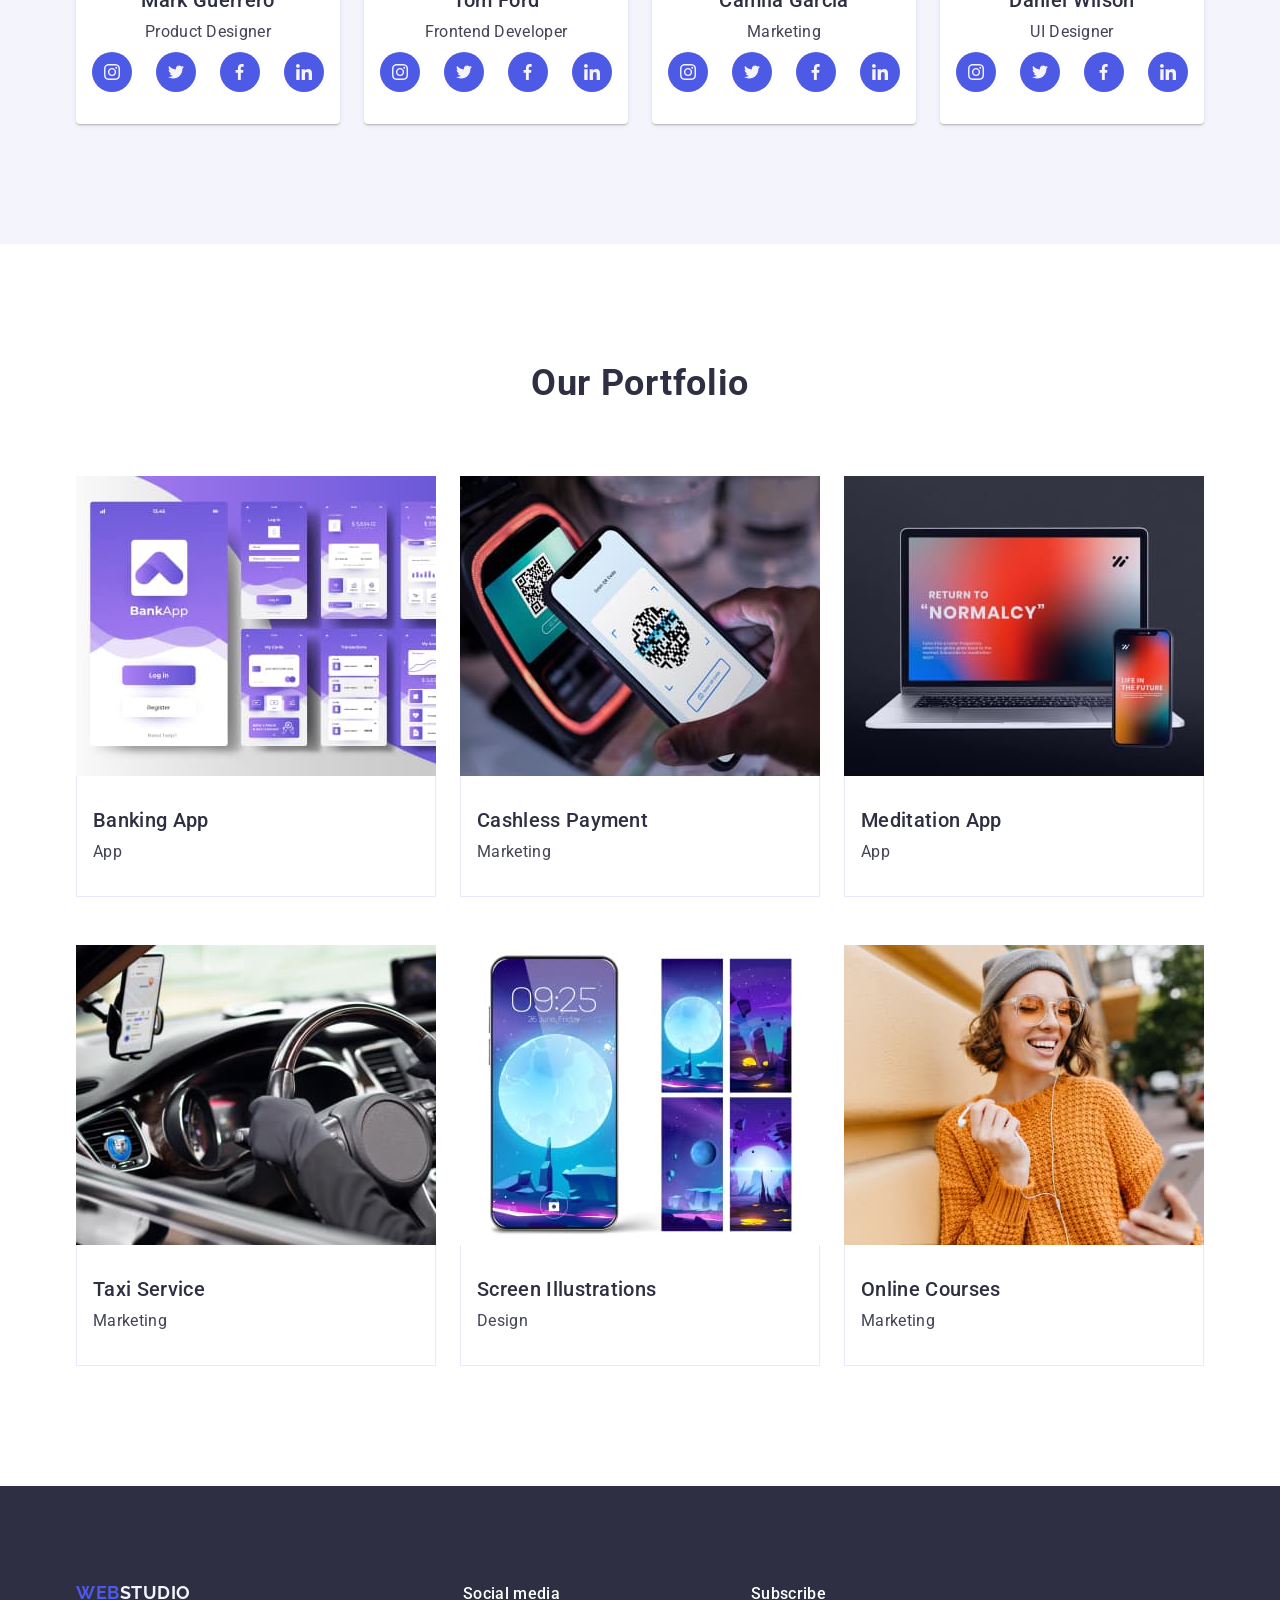
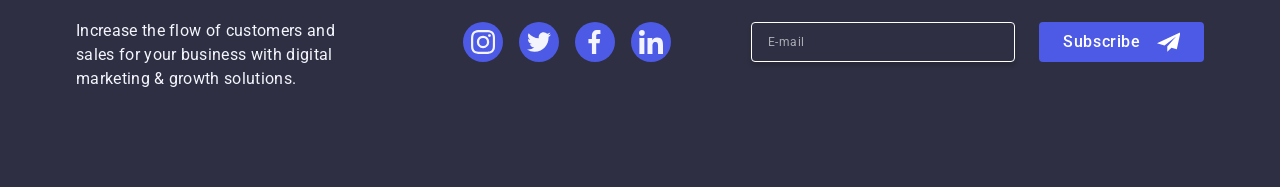
==== commit 5add4f1f: "pictures saving" ====
--- a/index.html
+++ b/index.html
@@ -187,8 +187,8 @@
                 <source
                   media="(min-width: 320px)"
                   srcset="
-                    ./images/team-tom-1x.jpg 1x,
-                    ./images/team-tom-2x.jpg 2x
+                    ./images/team/team-tom-1x.jpg 1x,
+                    ./images/team/team-tom-2x.jpg 2x
                   "
                 />
                 <img
--- a/css/styles.css
+++ b/css/styles.css
@@ -264,7 +264,6 @@
   padding-top: 72px;
   padding-bottom: 72px;
   max-width: 320px;
-  height: 432px;
 }
 
 @media screen and (min-resolution: 2x), (-webkit-min-device-pixel-ratio: 2x) {
@@ -293,7 +292,7 @@
   line-height: 1.11;
   text-align: center;
   color: #fff;
-  max-width: 320px;
+  max-width: 212px;
   margin: 0 auto 72px;
 
   /*
@@ -338,7 +337,7 @@
 }
 
 .features-item {
-  flex-basis: calc((100% - 72px) / 4);
+  flex-basis: 100%;
 }
 
 .features-item-title {
@@ -526,16 +525,15 @@
 /* #region ======FOOTER====== */
 .footer {
   background-color: #2e2f42;
-  padding-top: 100px;
-  padding-bottom: 100px;
+  padding-top: 96px;
+  padding-bottom: 96px;
 }
 
 .footer .container {
   display: flex;
   flex-direction: column;
   justify-content: center;
-  padding: 96px 16px;
-  gap: 70px;
+  gap: 72px;
   /* align-items: first baseline; */
 }
 
@@ -562,6 +560,12 @@
   font-size: 16px;
   color: #f4f4fd;
   text-align: left;
+}
+
+.footer-tablet-wrap {
+  display: flex;
+  flex-direction: column;
+  gap: 72px;
 }
 
 .footer-accent-text {
@@ -735,10 +739,6 @@
 
 .modal-input-wrap {
   position: relative;
-}
-
-.modal-input {
-  padding: 11px 16px 11px 38px;
   width: 100%;
   height: 40px;
   border-radius: 4px;
@@ -789,6 +789,7 @@
 
 .modal-check-item {
   display: inline-flex;
+  flex-shrink: 0;
   width: 16px;
   height: 16px;
   border-radius: 2px;
@@ -823,7 +824,7 @@
 }
 
 .modal-ckeck-link {
-  display: block;
+  display: inline-block;
   line-height: 1.33;
   text-decoration: underline;
   text-decoration-skip-ink: none;
@@ -859,9 +860,8 @@
   }
 
   .hero {
-    padding: 112px 34px;
+    padding: 112px 0;
     max-width: 768px;
-    height: 436px;
     background-image: linear-gradient(
         rgba(46, 47, 66, 0.7),
         rgba(46, 47, 66, 0.7)
@@ -906,7 +906,7 @@
   }
 
   .features-item {
-    flex-basis: calc((100% - 48px) / 2);
+    flex-basis: calc((100% - 24px) / 2);
   }
 
   .features-item-title {
@@ -948,7 +948,6 @@
 
   .footer-accent-text {
     text-align: left;
-    width: 264px;
   }
 
   .footer .container {
@@ -958,7 +957,6 @@
   }
 
   .footer-tablet-wrap {
-    display: flex;
     flex-direction: row;
     gap: 24px;
     align-items: baseline;
@@ -985,26 +983,31 @@
   }
   .modal {
     width: 408px;
-    top: 96px;
+    top: 50%;
     left: 50%;
-    transform: translateX(-50%);
+    transform: translateX(-50%, -50%);
     padding: 72px 24px 24px;
   }
 }
 
 /* #endregion MEDIA > 768px*/
 
-/* #region ======MEDIA > 1440px ====== */
-@media screen and (min-width: 1440px) {
+@media screen and (min-width: 768px) and (max-width: 1157px) {
+  .footer-accent-text {
+    width: 264px;
+  }
+}
+
+/* #region ======MEDIA > 1158px ====== */
+@media screen and (min-width: 1158px) {
   .container {
     max-width: 1158px;
     padding: 0 15px;
   }
 
   .hero {
-    padding-top: 188px 470px;
-    max-width: 1440px;
-    height: 600px;
+    padding: 188px 0;
+    max-width: 1158px;
     background-image: linear-gradient(
         rgba(46, 47, 66, 0.7),
         rgba(46, 47, 66, 0.7)
@@ -1083,7 +1086,7 @@
   }
 
   .portfolio-list {
-    gap: 24px;
+    gap: 48px 24px;
   }
 
   .portfolio-item {
@@ -1115,6 +1118,10 @@
   .modal-close-btn:focus .modal-close-icon {
     fill: #ffffff;
   }
-}
-
-/* #endregion MEDIA > 1440px*/
+
+  .modal-input {
+    padding-left: 38px;
+  }
+}
+
+/* #endregion MEDIA > 1158px*/
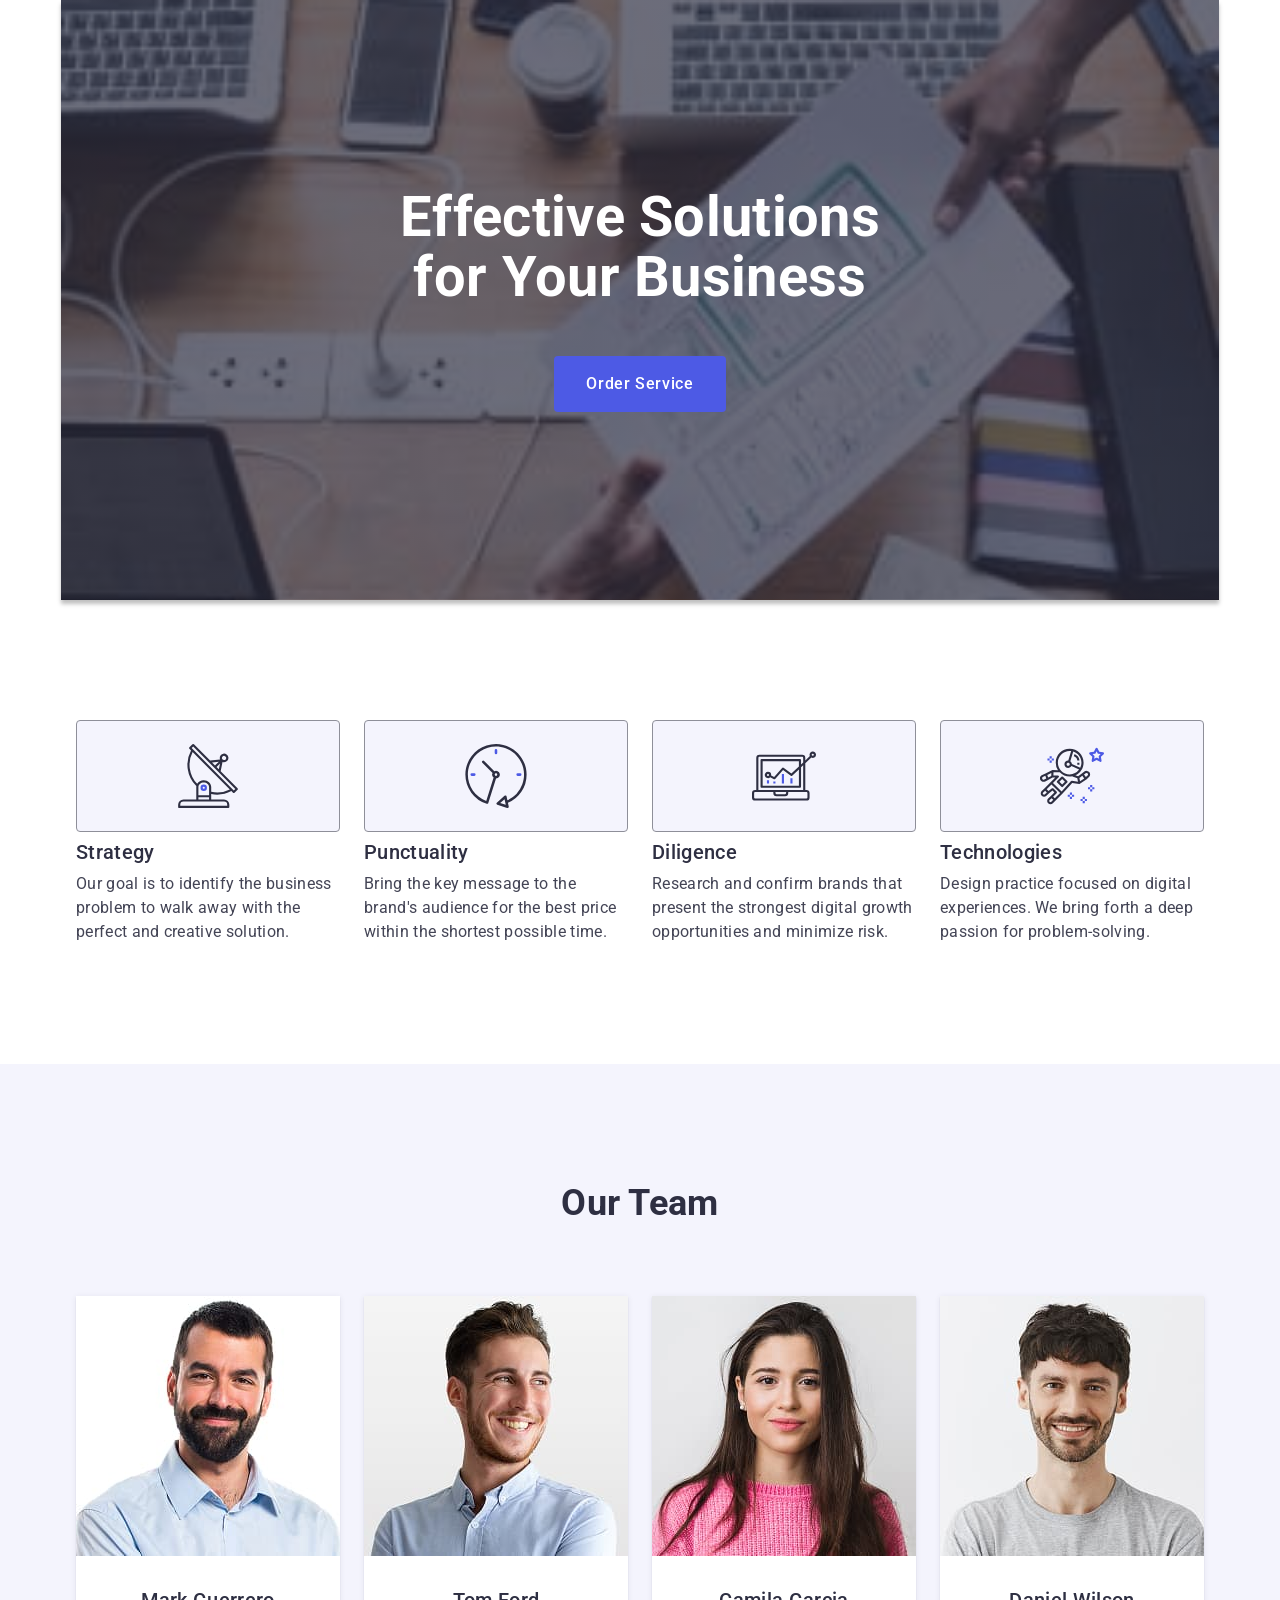
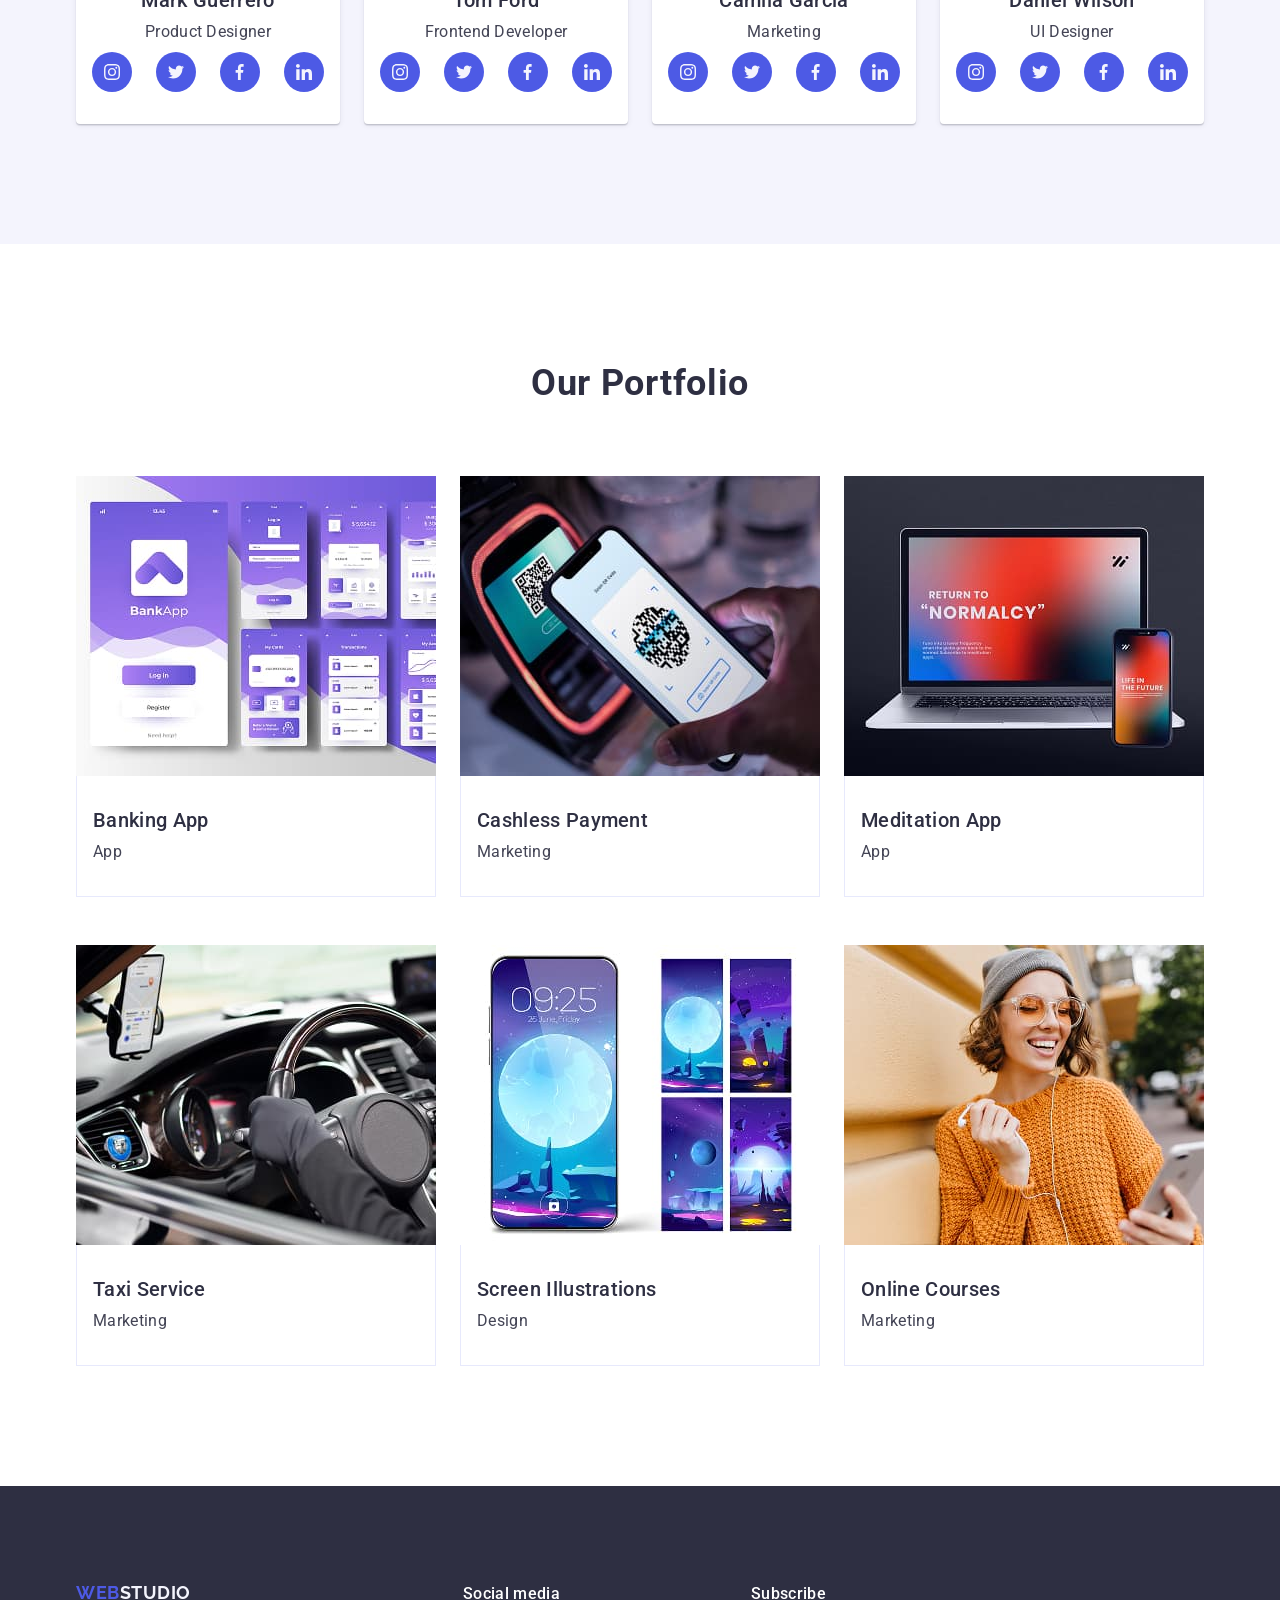
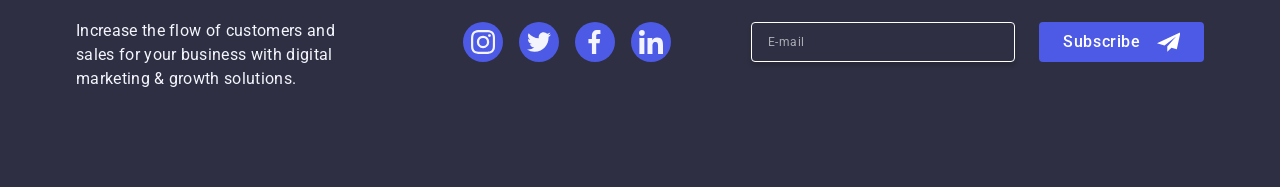
==== commit 52737670: "adds retina pictures in portfolio" ====
--- a/index.html
+++ b/index.html
@@ -135,20 +135,15 @@
           <h2 class="title">Our Team</h2>
           <ul class="team-list">
             <li class="team-item">
-              <picture>
-                <source
-                  media="(min-width: 320px)"
-                  srcset="
-                    ./images/team/team-mark-1x.jpg 1x,
-                    ./images/team/team-mark-2x.jpg 2x
-                  "
-                />
-                <img
-                  src="./images/team/team-mark-1x.jpg"
-                  alt="mark-guerrero-photo"
-                  width="264"
-                />
-              </picture>
+              <img
+                srcset="
+                  ./images/team/team-mark-1x.jpg 1x,
+                  ./images/team/team-mark-2x.jpg 2x
+                "
+                src="./images/team/team-mark-1x.jpg"
+                alt="mark-guerrero-photo"
+                width="264"
+              />
 
               <div class="team-item-wrapper">
                 <h3 class="team-item-title">Mark Guerrero</h3>
@@ -183,20 +178,15 @@
               </div>
             </li>
             <li class="team-item">
-              <picture>
-                <source
-                  media="(min-width: 320px)"
-                  srcset="
-                    ./images/team/team-tom-1x.jpg 1x,
-                    ./images/team/team-tom-2x.jpg 2x
-                  "
-                />
-                <img
-                  src="./images/team/tom-ford.jpg"
-                  alt="Photo of Tom Ford"
-                  width="264"
-                />
-              </picture>
+              <img
+                srcset="
+                  ./images/team/team-tom-1x.jpg 1x,
+                  ./images/team/team-tom-2x.jpg 2x
+                "
+                src="./images/team/tom-ford.jpg"
+                alt="Photo of Tom Ford"
+                width="264"
+              />
 
               <div class="team-item-wrapper">
                 <h3 class="team-item-title">Tom Ford</h3>
@@ -231,20 +221,15 @@
               </div>
             </li>
             <li class="team-item">
-              <picture>
-                <source
-                  media="(min-width: 320px)"
-                  srcset="
-                    ./images/team/team-camila-1x.jpg 1x,
-                    ./images/team/team-camila-2x.jpg 2x
-                  "
-                />
-                <img
-                  src="./images/team/camila-garcia.jpg"
-                  alt="Photo of Camila Garcia"
-                  width="264"
-                />
-              </picture>
+              <img
+                srcset="
+                  ./images/team/team-camila-1x.jpg 1x,
+                  ./images/team/team-camila-2x.jpg 2x
+                "
+                src="./images/team/camila-garcia.jpg"
+                alt="Photo of Camila Garcia"
+                width="264"
+              />
 
               <div class="team-item-wrapper">
                 <h3 class="team-item-title">Camila Garcia</h3>
@@ -279,20 +264,15 @@
               </div>
             </li>
             <li class="team-item">
-              <picture>
-                <source
-                  media="(min-width: 320px)"
-                  srcset="
-                    ./images/team/team-daniel-1x.jpg 1x,
-                    ./images/team/team-daniel-2x.jpg 2x
-                  "
-                />
-                <img
-                  src="./images/team/daniel-wilson.jpg"
-                  alt="Photo of Daniel Wilson"
-                  width="264"
-                />
-              </picture>
+              <img
+                srcset="
+                  ./images/team/team-daniel-1x.jpg 1x,
+                  ./images/team/team-daniel-2x.jpg 2x
+                "
+                src="./images/team/daniel-wilson.jpg"
+                alt="Photo of Daniel Wilson"
+                width="264"
+              />
 
               <div class="team-item-wrapper">
                 <h3 class="team-item-title">Daniel Wilson</h3>
@@ -339,11 +319,33 @@
             <li class="portfolio-item">
               <!-- <a href="#" class="portfolio-overlay-link"> -->
               <div class="portfolio-img-box">
-                <img
-                  src="./images/portfolio/banking-app.jpg"
-                  alt="screenshots of banking application"
-                  width="360"
-                />
+                <picture>
+                  <source
+                    media="(min-width: 1158px)"
+                    srcset="
+                      ./images/portfolio/portfolio-banking-desc-1x.jpg 1x,
+                      ./images/portfolio/portfolio-banking-desc-2x.jpg 2x
+                    "
+                  />
+                  <source
+                    media="(min-width: 768px)"
+                    srcset="
+                      ./images/portfolio/portfolio-banking-tab-1x.jpg 1x,
+                      ./images/portfolio/portfolio-banking-tab-2x.jpg 2x
+                    "
+                  />
+                  <source
+                    media="(max-width: 767px)"
+                    srcset="
+                      ./images/portfolio/portfolio-banking-mob-1x.jpg 1x,
+                      ./images/portfolio/portfolio-banking-mob-2x.jpg 2x
+                    "
+                  />
+                  <img
+                    src="./images/portfolio/portfolio-banking-desc-1x.jpg"
+                    alt="screenshots of banking application"
+                  />
+                </picture>
                 <p class="overlay text">
                   14 Stylish and User-Friendly App Design Concepts · Task
                   Manager App · Calorie Tracker App · Exotic Fruit Ecommerce App
@@ -358,11 +360,33 @@
             </li>
             <li class="portfolio-item">
               <div class="portfolio-img-box">
-                <img
-                  src="./images/portfolio/cashless-payment.jpg"
-                  alt="Mobile and Terminal"
-                  width="360"
-                />
+                <picture>
+                  <source
+                    media="(min-width: 1158px)"
+                    srcset="
+                      ./images/portfolio/portfolio-payment-desc-1x.jpg 1x,
+                      ./images/portfolio/portfolio-payment-desc-2x.jpg 2x
+                    "
+                  />
+                  <source
+                    media="(min-width: 768px)"
+                    srcset="
+                      ./images/portfolio/portfolio-payment-tab-1x.jpg 1x,
+                      ./images/portfolio/portfolio-payment-tab-2x.jpg 2x
+                    "
+                  />
+                  <source
+                    media="(max-width: 767px)"
+                    srcset="
+                      ./images/portfolio/portfolio-payment-mob-1x.jpg 1x,
+                      ./images/portfolio/portfolio-payment-mob-2x.jpg 2x
+                    "
+                  />
+                  <img
+                    src="./images/portfolio/portfolio-payment-desc-1x.jpg"
+                    alt="Mobile and Terminal"
+                  />
+                </picture>
                 <p class="overlay text">
                   14 Stylish and User-Friendly App Design Concepts · Task
                   Manager App · Calorie Tracker App · Exotic Fruit Ecommerce App
@@ -376,11 +400,33 @@
             </li>
             <li class="portfolio-item">
               <div class="portfolio-img-box">
-                <img
-                  src="./images/portfolio/meditation-app.jpg"
-                  alt="laptop"
-                  width="360"
-                />
+                <picture>
+                  <source
+                    media="(min-width: 1158px)"
+                    srcset="
+                      ./images/portfolio/portfolio-meditation-desc-1x.jpg 1x,
+                      ./images/portfolio/portfolio-meditation-desc-2x.jpg 2x
+                    "
+                  />
+                  <source
+                    media="(min-width: 768px)"
+                    srcset="
+                      ./images/portfolio/portfolio-meditation-tab-1x.jpg 1x,
+                      ./images/portfolio/portfolio-meditation-tab-2x.jpg 2x
+                    "
+                  />
+                  <source
+                    media="(max-width: 767px)"
+                    srcset="
+                      ./images/portfolio/portfolio-meditation-mob-1x.jpg 1x,
+                      ./images/portfolio/portfolio-meditation-mob-2x.jpg 2x
+                    "
+                  />
+                  <img
+                    src="./images/portfolio/portfolio-meditation-desc-1x.jpg"
+                    alt="laptop"
+                  />
+                </picture>
                 <p class="overlay text">
                   14 Stylish and User-Friendly App Design Concepts · Task
                   Manager App · Calorie Tracker App · Exotic Fruit Ecommerce App
@@ -394,11 +440,33 @@
             </li>
             <li class="portfolio-item">
               <div class="portfolio-img-box">
-                <img
-                  src="./images/portfolio/taxi-service.jpg"
-                  alt="driver in taxi"
-                  width="360"
-                />
+                <picture>
+                  <source
+                    media="(min-width: 1158px)"
+                    srcset="
+                      ./images/portfolio/portfolio-taxi-desc-1x.jpg 1x,
+                      ./images/portfolio/portfolio-taxi-desc-2x.jpg 2x
+                    "
+                  />
+                  <source
+                    media="(min-width: 768px)"
+                    srcset="
+                      ./images/portfolio/portfolio-taxi-tab-1x.jpg 1x,
+                      ./images/portfolio/portfolio-taxi-tab-2x.jpg 2x
+                    "
+                  />
+                  <source
+                    media="(max-width: 767px)"
+                    srcset="
+                      ./images/portfolio/portfolio-taxi-mob-1x.jpg 1x,
+                      ./images/portfolio/portfolio-taxi-mob-2x.jpg 2x
+                    "
+                  />
+                  <img
+                    src="./images/portfolio/portfolio-taxi-desc-1x.jpg"
+                    alt="driver in taxi"
+                  />
+                </picture>
                 <p class="overlay text">
                   14 Stylish and User-Friendly App Design Concepts · Task
                   Manager App · Calorie Tracker App · Exotic Fruit Ecommerce App
@@ -412,11 +480,33 @@
             </li>
             <li class="portfolio-item">
               <div class="portfolio-img-box">
-                <img
-                  src="./images/portfolio/screen-illustrations.jpg"
-                  alt="Mobile creenshoots"
-                  width="360"
-                />
+                <picture>
+                  <source
+                    media="(min-width: 1158px)"
+                    srcset="
+                      ./images/portfolio/portfolio-illustr-desc-1x.jpg 1x,
+                      ./images/portfolio/portfolio-illustr-desc-2x.jpg 2x
+                    "
+                  />
+                  <source
+                    media="(min-width: 768px)"
+                    srcset="
+                      ./images/portfolio/portfolio-illustr-tab-1x.jpg 1x,
+                      ./images/portfolio/portfolio-illustr-tab-2x.jpg 2x
+                    "
+                  />
+                  <source
+                    media="(max-width: 767px)"
+                    srcset="
+                      ./images/portfolio/portfolio-illustr-mob-1x.jpg 1x,
+                      ./images/portfolio/portfolio-illustr-mob-2x.jpg 2x
+                    "
+                  />
+                  <img
+                    src="./images/portfolio/portfolio-illustr-desc-1x.jpg"
+                    alt="Mobile creenshoots"
+                  />
+                </picture>
                 <p class="overlay text">
                   14 Stylish and User-Friendly App Design Concepts · Task
                   Manager App · Calorie Tracker App · Exotic Fruit Ecommerce App
@@ -430,11 +520,33 @@
             </li>
             <li class="portfolio-item">
               <div class="portfolio-img-box">
-                <img
-                  src="./images/portfolio/online-courses.jpg"
-                  alt="Happy young girl with mobile and headphones"
-                  width="360"
-                />
+                <picture>
+                  <source
+                    media="(min-width: 1158px)"
+                    srcset="
+                      ./images/portfolio/portfolio-courses-desc-1x.jpg 1x,
+                      ./images/portfolio/portfolio-courses-desc-2x.jpg 2x
+                    "
+                  />
+                  <source
+                    media="(min-width: 768px)"
+                    srcset="
+                      ./images/portfolio/portfolio-courses-tab-1x.jpg 1x,
+                      ./images/portfolio/portfolio-courses-tab-2x.jpg 2x
+                    "
+                  />
+                  <source
+                    media="(max-width: 767px)"
+                    srcset="
+                      ./images/portfolio/portfolio-courses-mob-1x.jpg 1x,
+                      ./images/portfolio/portfolio-courses-mob-2x.jpg 2x
+                    "
+                  />
+                  <img
+                    src="./images/portfolio/portfolio-courses-desc-1x.jpg"
+                    alt="Happy young woman with mobile and headphones"
+                  />
+                </picture>
                 <p class="overlay text">
                   14 Stylish and User-Friendly App Design Concepts · Task
                   Manager App · Calorie Tracker App · Exotic Fruit Ecommerce App
@@ -525,7 +637,7 @@
     <!-- #endregion FOOTER -->
 
     <!-- #region ========MODAL============-->
-    <div class="backdrop is-open">
+    <div class="backdrop">
       <div class="modal">
         <button type="button" class="modal-close-btn">
           <svg class="modal-close-icon" width="8" height="8">
--- a/css/styles.css
+++ b/css/styles.css
@@ -1123,5 +1123,4 @@
     padding-left: 38px;
   }
 }
-
 /* #endregion MEDIA > 1158px*/
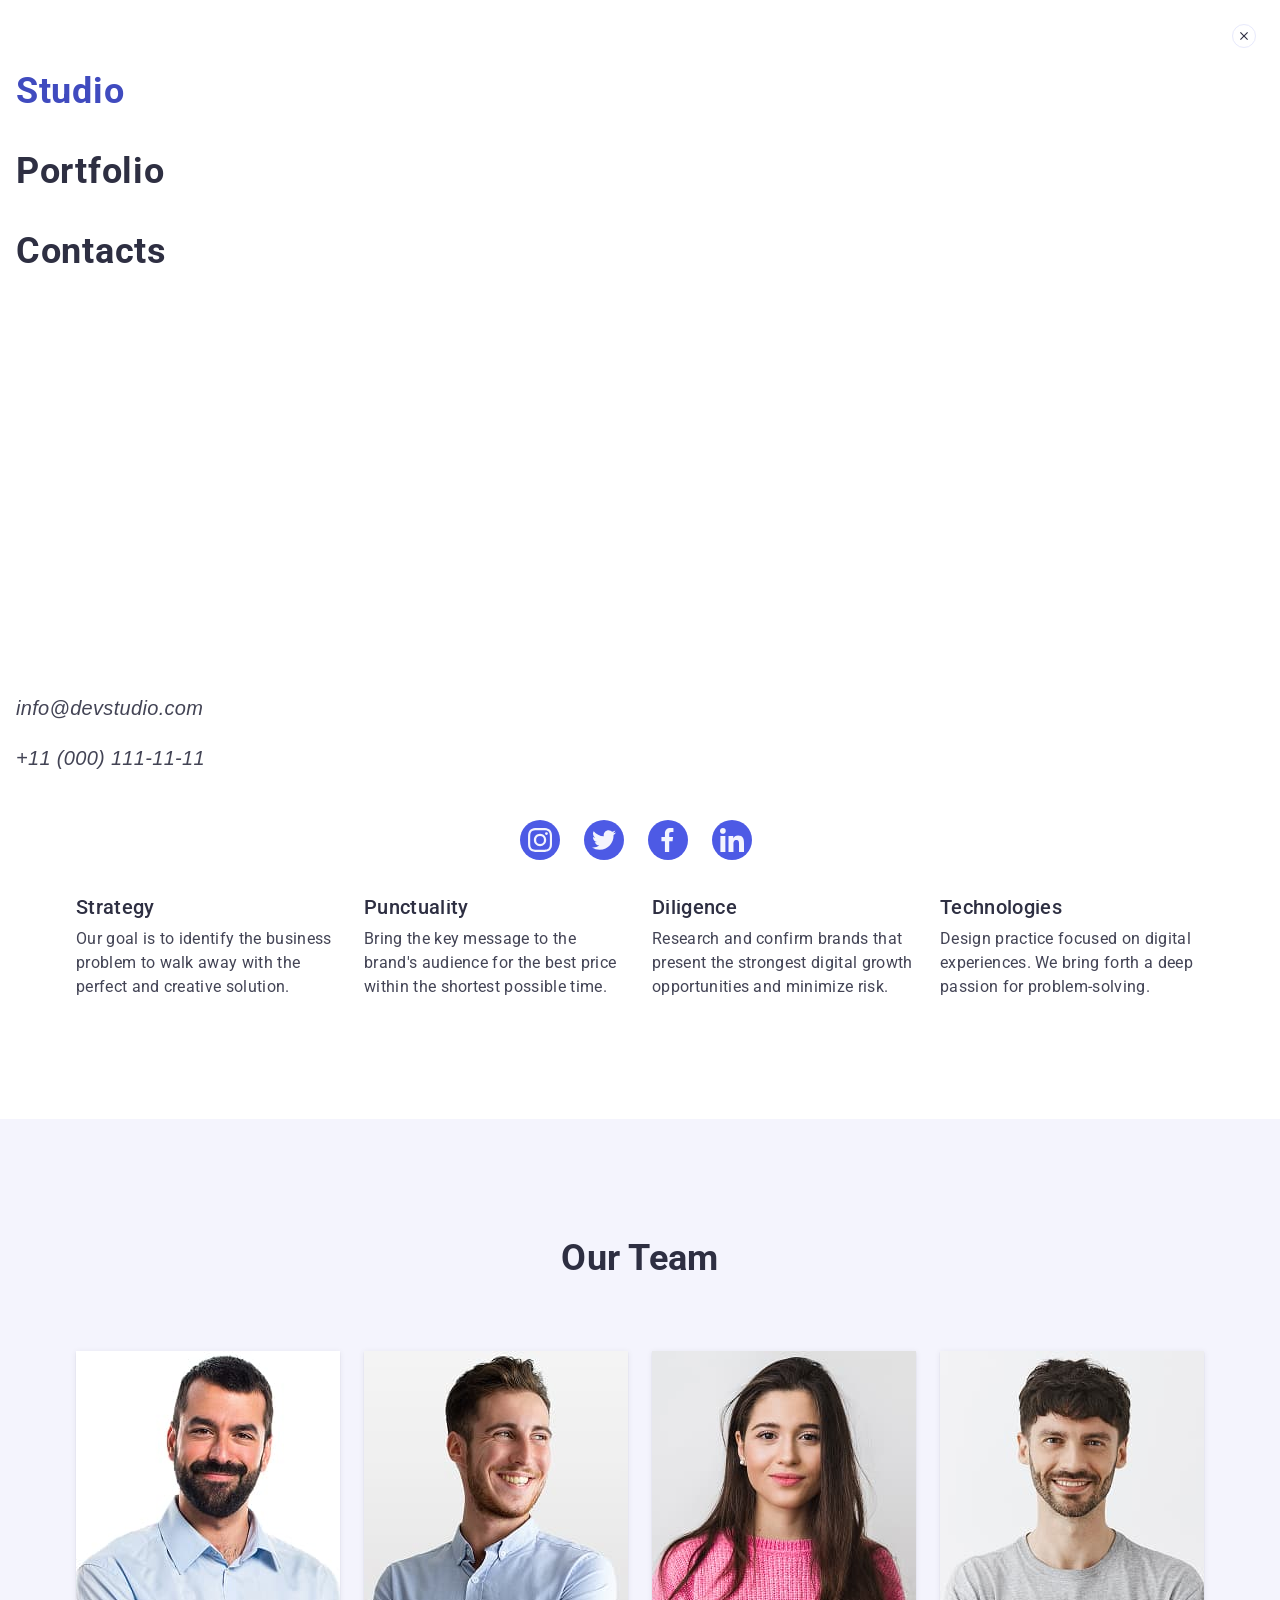
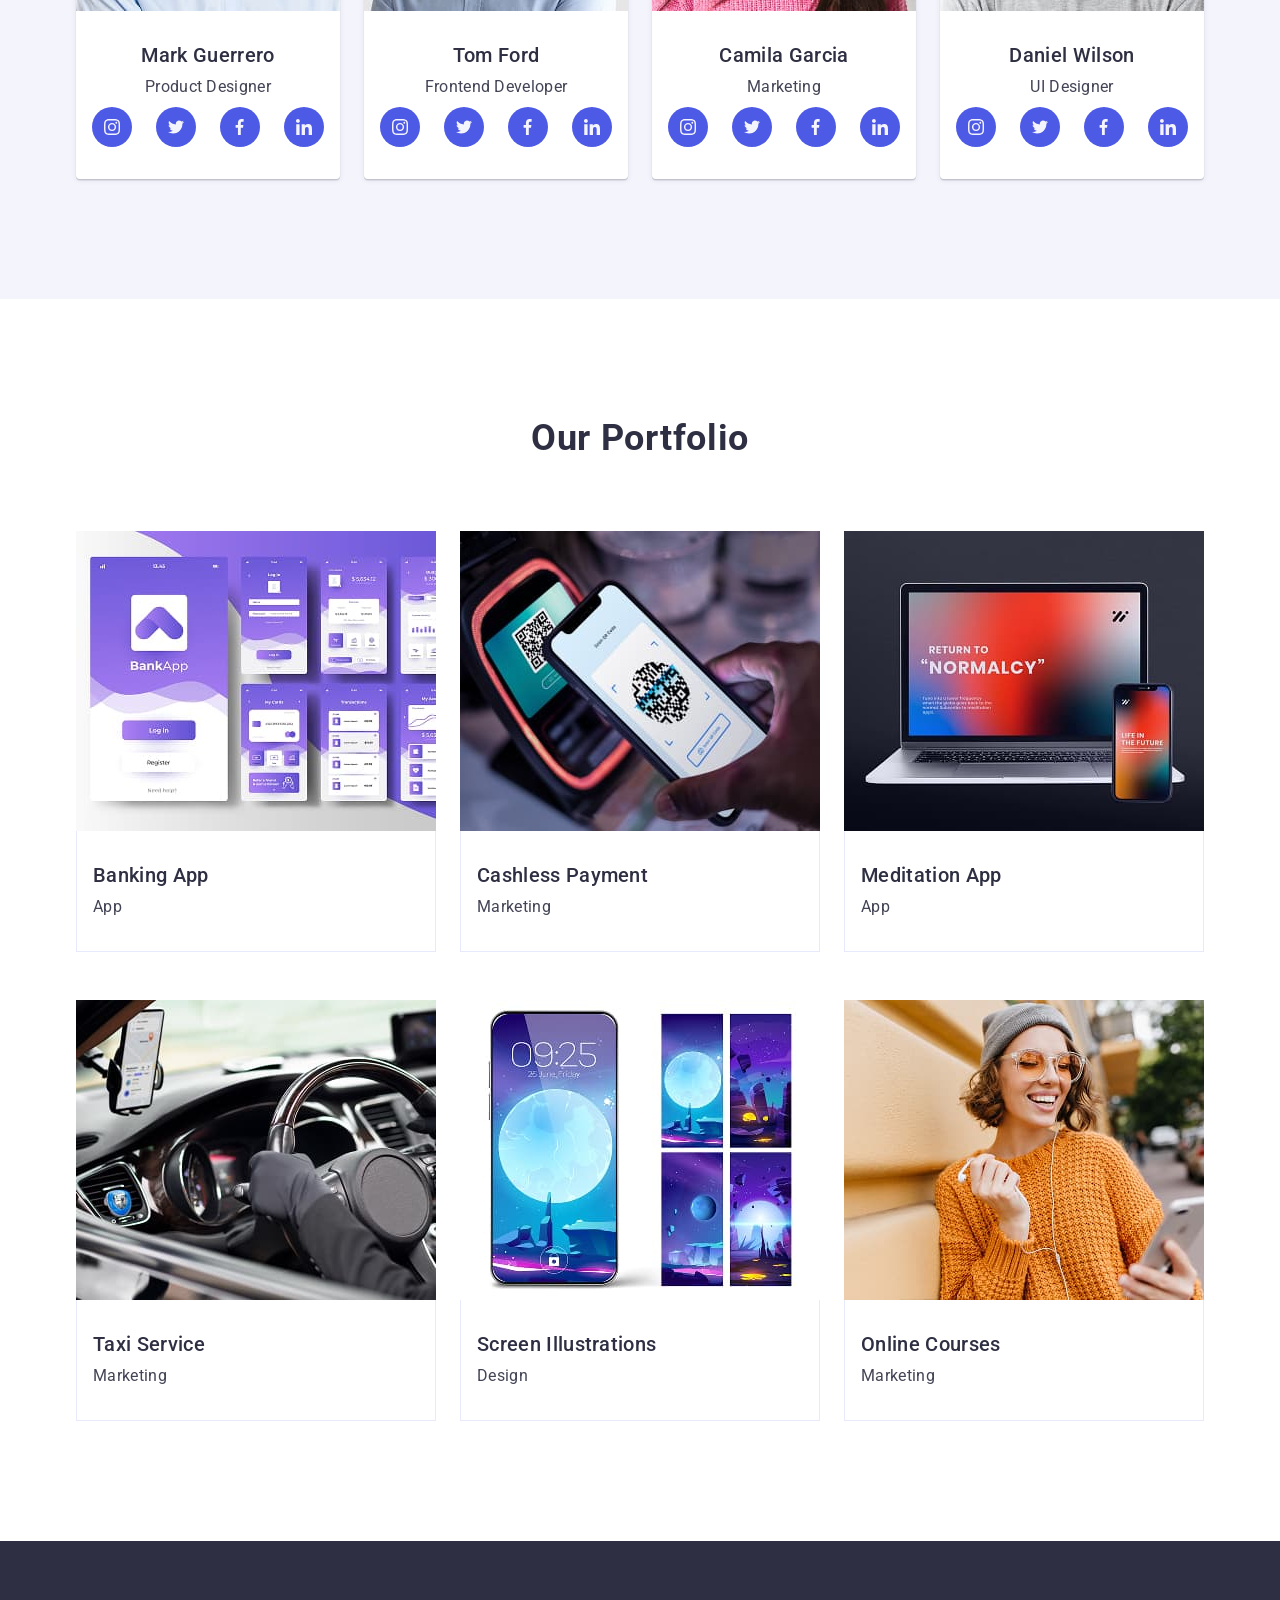
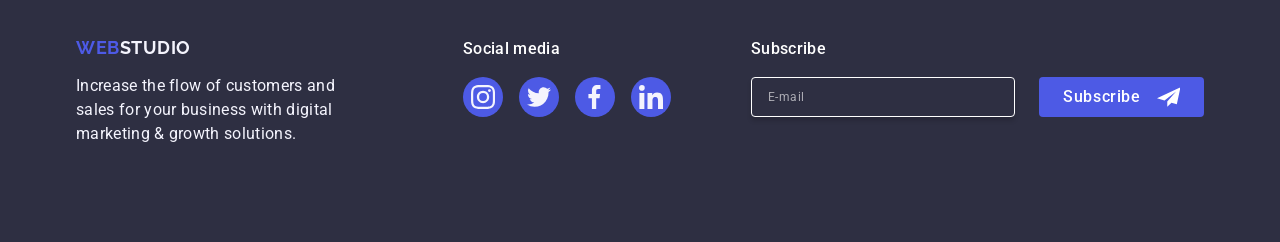
==== commit db6b95e7: "mobile memu" ====
--- a/index.html
+++ b/index.html
@@ -21,7 +21,7 @@
   </head>
   <body>
     <!-- #region ========HEADER===========-->
-    <header class="header visually-hidden">
+    <header class="header">
       <div class="container header-flex">
         <nav class="header-nav">
           <a class="logo" href="./index.html"
@@ -56,7 +56,79 @@
             </li>
           </ul>
         </address>
+        <button type="button" class="mob-menu-open">o</button>
       </div>
+
+      <!-- #region ========MOB MENU========== -->
+      <div class="mob-menu">
+        <button type="button" class="mob-close-btn">
+          <svg class="mob-close-icon" width="8" height="8">
+            <use href="./images/icons.svg#icon-modal-close-btn"></use>
+          </svg>
+        </button>
+        <nav class="mob-header-nav">
+          <ul class="mob-nav-list">
+            <li class="mob-nav-item">
+              <a class="mob-nav-list-link active" href="./index.html"
+                >Studio
+              </a>
+            </li>
+            <li class="mob-nav-item">
+              <a class="mob-nav-list-link" href="">Portfolio</a>
+            </li>
+            <li class="mob-nav-item">
+              <a class="mob-nav-list-link" href="">Contacts</a>
+            </li>
+          </ul>
+        </nav>
+        <div>
+          <address class="mob-contacts">
+            <ul class="mob-contacts-list">
+              <li class="mob-contacts-item">
+                <a
+                  class="mob-contacts-link"
+                  href="mailto:info@devstudio.com"
+                  target="_blank"
+                  >info@devstudio.com</a
+                >
+              </li>
+              <li class="mob-contacts-item">
+                <a class="mob-contacts-link" href="tel:+110001111111"
+                  >+11 (000) 111-11-11</a
+                >
+              </li>
+            </ul>
+          </address>
+          <ul class="social-list">
+            <li class="social-list-item">
+              <a href="" class="social-link">
+                <svg class="social-list-icon" width="24" height="24">
+                  <use href="./images/icons.svg#icon-instagram"></use>
+                </svg>
+              </a>
+            </li>
+            <li class="social-list-item">
+              <a href="" class="social-link"
+                ><svg class="social-list-icon" width="24" height="24">
+                  <use href="./images/icons.svg#icon-twitter"></use></svg
+              ></a>
+            </li>
+            <li class="social-list-item">
+              <a href="" class="social-link"
+                ><svg class="social-list-icon" width="24" height="24">
+                  <use href="./images/icons.svg#icon-facebook"></use></svg
+              ></a>
+            </li>
+            <li class="social-list-item">
+              <a href="" class="social-link"
+                ><svg class="social-list-icon" width="24" height="24">
+                  <use href="./images/icons.svg#icon-linkedin"></use></svg
+              ></a>
+            </li>
+          </ul>
+        </div>
+      </div>
+      <!-- #endregion MOB MENU -->
     </header>
     <!-- #endregion header -->
 
--- a/css/styles.css
+++ b/css/styles.css
@@ -162,7 +162,7 @@
   text-transform: uppercase;
   color: #404bbf;
   display: block;
-  padding: 24px 0;
+  padding: 17px 0;
   margin-right: 76px;
   position: relative;
 }
@@ -173,8 +173,7 @@
 }
 
 .nav-list {
-  display: flex;
-  gap: 40px;
+  display: none;
 }
 
 .nav-item {
@@ -222,10 +221,7 @@
 }
 
 .contacts-list {
-  display: flex;
-  gap: 40px;
-  justify-content: flex-end;
-  align-items: center;
+  display: none;
 }
 
 .contacts-item {
@@ -244,6 +240,97 @@
 .contacts-link:focus {
   color: #404bbf;
 }
+
+/* #region =======MOB MENU======= */
+
+.mob-menu {
+  width: 100%;
+  height: 100%;
+  top: 0;
+  position: fixed;
+  background-color: #ffffff;
+  z-index: 1;
+  padding: 72px 24px 40px 16px;
+  display: flex;
+  flex-direction: column;
+  justify-content: space-between;
+}
+.mob-close-btn {
+  background-color: transparent;
+  border: 1px solid #e7e9fc;
+  fill: #2e2f42;
+  position: absolute;
+  top: 24px;
+  right: 24px;
+  width: 24px;
+  height: 24px;
+  border-radius: 50%;
+  display: flex;
+  justify-content: center;
+  align-items: center;
+  padding: 0;
+  cursor: pointer;
+  transition: background-color 250ms cubic-bezier(0.4, 0, 0.2, 1),
+    border 250ms cubic-bezier(0.4, 0, 0.2, 1);
+}
+
+.mob-header-nav {
+  display: flex;
+  flex-direction: column;
+}
+.mob-nav-list {
+  display: flex;
+  flex-direction: column;
+  gap: 40px;
+}
+.mob-nav-item {
+}
+.mob-nav-list-link {
+  font-weight: 700;
+  font-size: 36px;
+  line-height: 1.11;
+  letter-spacing: 0.02em;
+  color: #2e2f42;
+  display: block;
+  transition-property: color;
+  transition-duration: 250ms;
+  transition-timing-function: cubic-bezier(0.4, 0, 0.2, 1);
+}
+
+.active {
+  color: #404bbf;
+}
+
+.mob-nav-item {
+}
+.mob-contacts {
+}
+.mob-contacts-list {
+  display: flex;
+  flex-direction: column;
+  gap: 24px;
+  margin-bottom: 48px;
+}
+.mob-contacts-item:hover .mob-contacts-link,
+.mob-contacts-item:focus .mob-contacts-link {
+  color: #404bbf;
+}
+.mob-contacts-link {
+  font-weight: 500;
+  font-size: 20px;
+  line-height: 1.2;
+  color: #434455;
+}
+
+.mob-menu .social-link {
+  width: 40px;
+  height: 40px;
+  display: flex;
+  align-items: center;
+  justify-content: center;
+}
+
+/* #endregion MOB-MENU */
 /* #endregion HEADER */
 
 /* #region =======HERO======= */
@@ -859,6 +946,22 @@
     max-width: 768px;
   }
 
+  /* .nav-list {
+    display: flex;
+    gap: 40px;
+  } */
+
+  /* .contacts-list {
+  display: flex;
+  gap: 40px;
+  justify-content: flex-end;
+  align-items: center;
+} */
+
+  logo {
+    padding: 24px 0;
+  }
+
   .hero {
     padding: 112px 0;
     max-width: 768px;
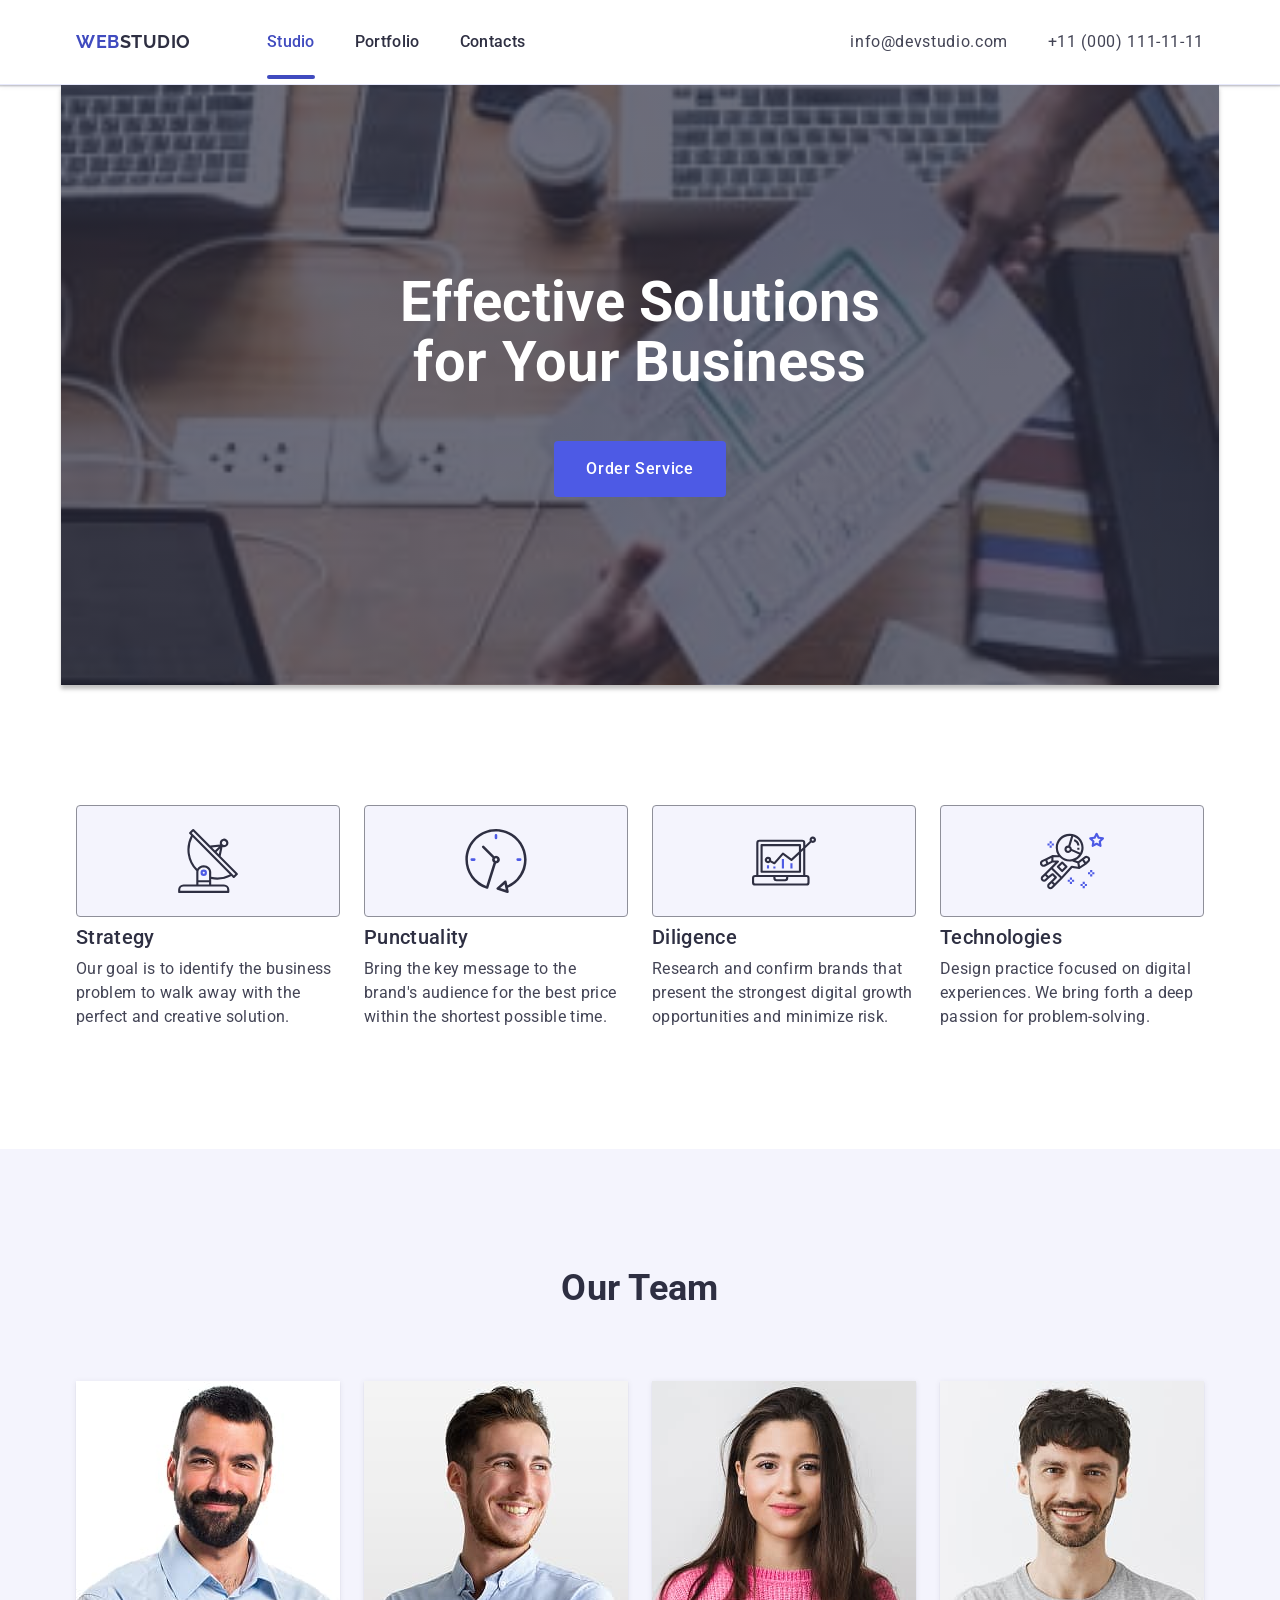
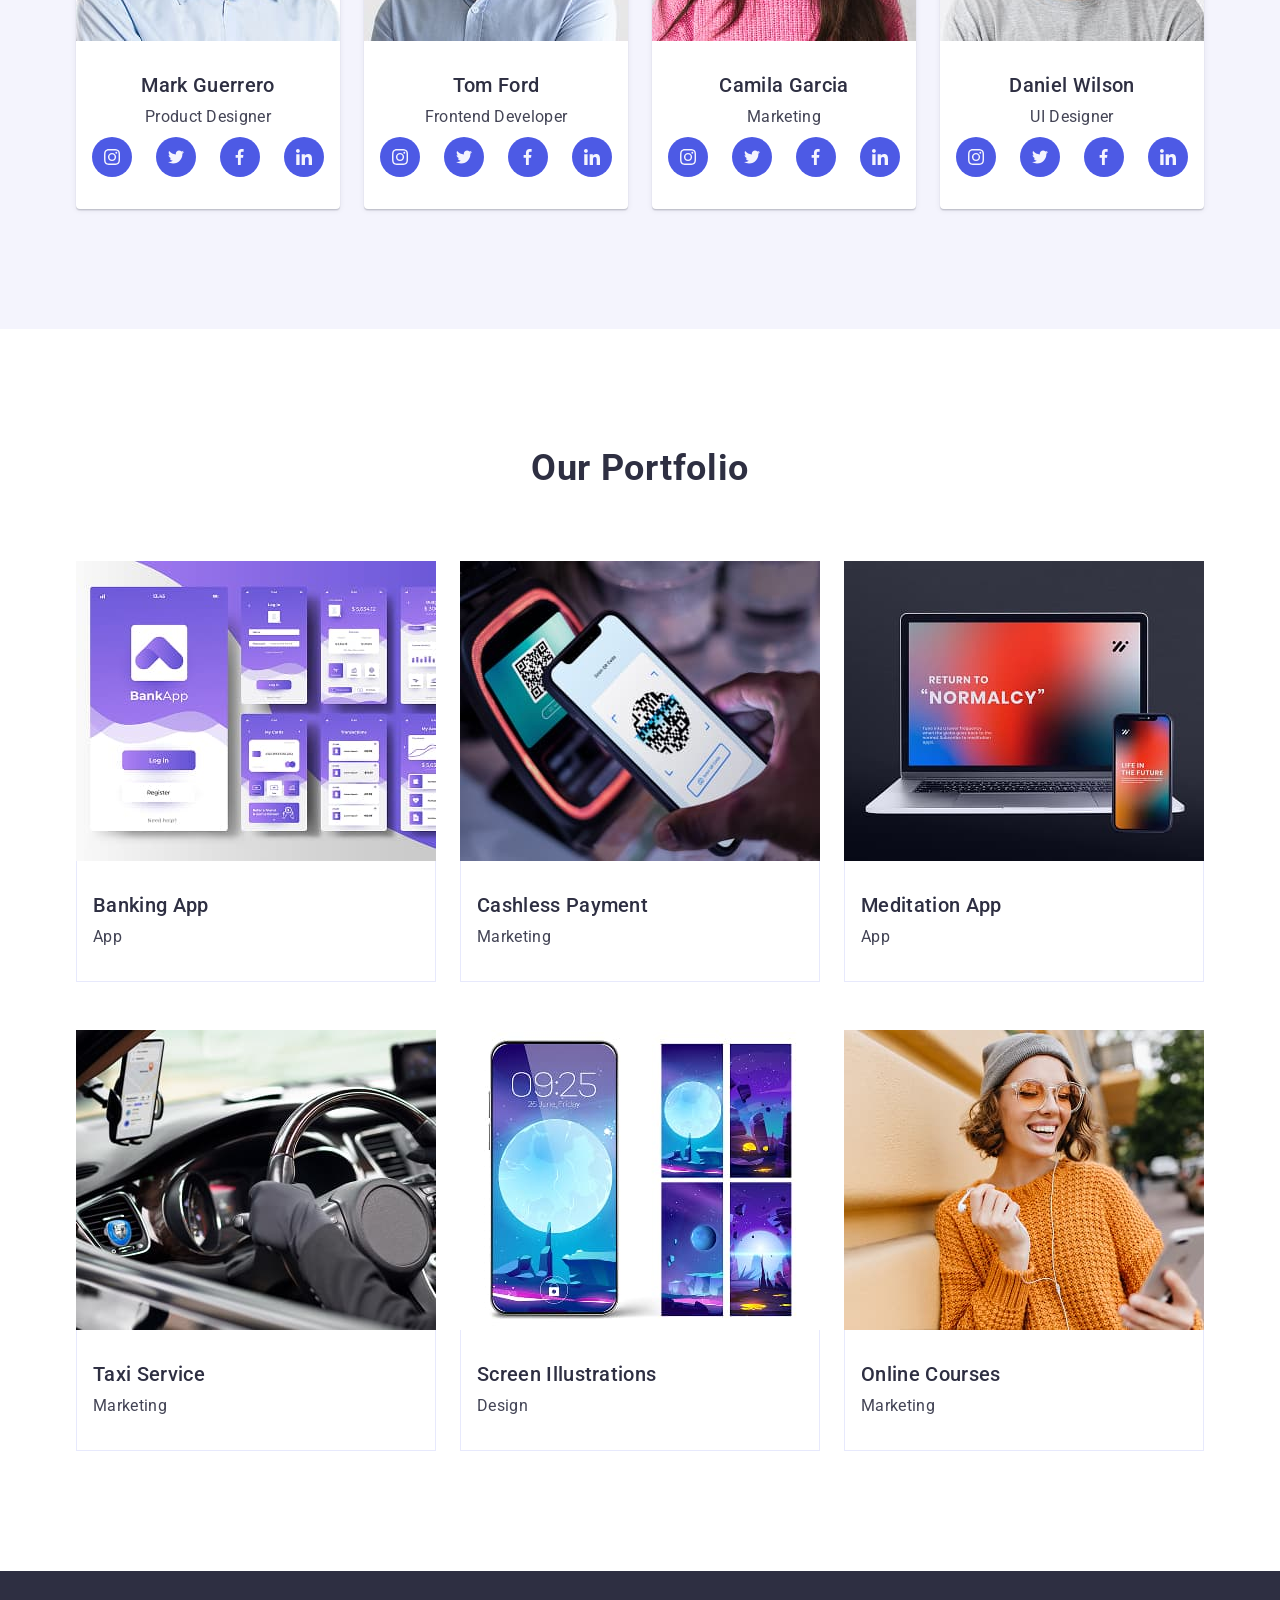
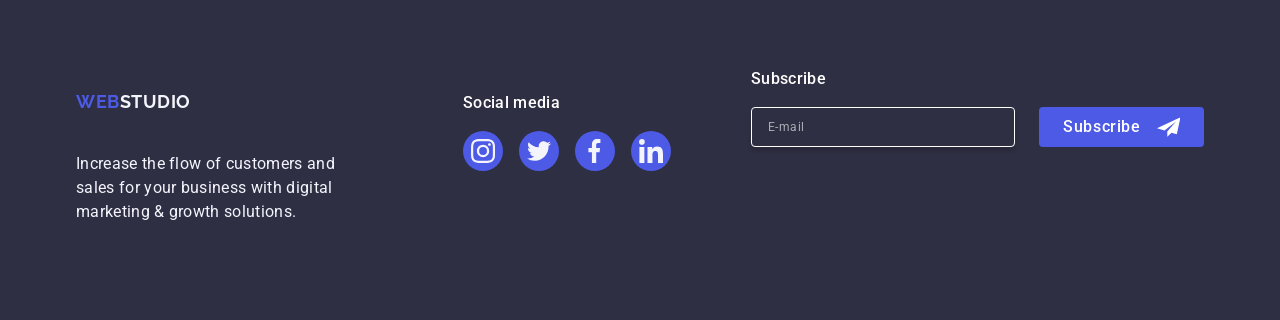
==== commit 654e8237: "header media" ====
--- a/index.html
+++ b/index.html
@@ -86,14 +86,16 @@
             <ul class="mob-contacts-list">
               <li class="mob-contacts-item">
                 <a
-                  class="mob-contacts-link"
+                  class="mob-contacts-link contacts-link"
                   href="mailto:info@devstudio.com"
                   target="_blank"
                   >info@devstudio.com</a
                 >
               </li>
               <li class="mob-contacts-item">
-                <a class="mob-contacts-link" href="tel:+110001111111"
+                <a
+                  class="mob-contacts-link .contacts-link"
+                  href="tel:+110001111111"
                   >+11 (000) 111-11-11</a
                 >
               </li>
--- a/css/styles.css
+++ b/css/styles.css
@@ -132,21 +132,17 @@
 }
 /* #region ======HEADER====== */
 .header {
-  /* border-bottom: 1px solid #e7e9fc; */
+  border-bottom: 1px solid #e7e9fc;
   box-shadow: 0px 2px 1px rgba(46, 47, 66, 0.08),
     0px 1px 1px rgba(46, 47, 66, 0.16), 0px 1px 6px rgba(46, 47, 66, 0.08);
-  /* 
-    position: fixed;
-        z-index: 999;
-    top: 50%;
-    left: 50%;
-    transform: translate(-50%, -50%); */
+
   background-color: #fff;
 }
 
 .header-nav {
   display: flex;
   align-items: center;
+  padding: 0;
 }
 
 .header-flex {
@@ -176,69 +172,12 @@
   display: none;
 }
 
-.nav-item {
-  position: relative;
-}
-
-.current::after {
-  content: '';
-  background-color: #404bbf;
-  width: 100%;
-  display: block;
-  height: 4px;
-  border-radius: 2px;
-  position: absolute;
-  bottom: -1px;
-  left: 0;
-  display: block;
-}
-
-.nav-list-link {
-  position: relative;
-  font-weight: 500;
-  font-size: 16px;
-  line-height: 1.5;
-  letter-spacing: 0.02em;
-  color: #2e2f42;
-  display: block;
-  padding: 24px 0;
-  transition-property: color;
-  transition-duration: 250ms;
-  transition-timing-function: cubic-bezier(0.4, 0, 0.2, 1);
-}
-
-.nav-list-link:hover,
-.nav-list-link:focus {
-  color: #404bbf;
-}
-
-.current {
-  color: #404bbf;
-}
-
 .contacts {
   font-style: normal;
 }
 
 .contacts-list {
   display: none;
-}
-
-.contacts-item {
-  padding: 24px 0;
-  position: relative;
-}
-
-.contacts-link {
-  color: #434455;
-  transition-property: color;
-  transition-duration: 250ms;
-  transition-timing-function: cubic-bezier(0.4, 0, 0.2, 1);
-}
-
-.contacts-link:hover,
-.contacts-link:focus {
-  color: #404bbf;
 }
 
 /* #region =======MOB MENU======= */
@@ -254,6 +193,10 @@
   display: flex;
   flex-direction: column;
   justify-content: space-between;
+
+  opacity: 0;
+  visibility: hidden;
+  pointer-events: none;
 }
 .mob-close-btn {
   background-color: transparent;
@@ -283,8 +226,7 @@
   flex-direction: column;
   gap: 40px;
 }
-.mob-nav-item {
-}
+
 .mob-nav-list-link {
   font-weight: 700;
   font-size: 36px;
@@ -301,10 +243,6 @@
   color: #404bbf;
 }
 
-.mob-nav-item {
-}
-.mob-contacts {
-}
 .mob-contacts-list {
   display: flex;
   flex-direction: column;
@@ -946,20 +884,91 @@
     max-width: 768px;
   }
 
-  /* .nav-list {
+  .logo {
+    padding: 24px 0;
+    margin-right: 120px;
+    line-height: 1.17;
+  }
+
+  .nav-list {
     display: flex;
-    gap: 40px;
-  } */
-
-  /* .contacts-list {
-  display: flex;
-  gap: 40px;
-  justify-content: flex-end;
-  align-items: center;
-} */
-
-  logo {
+    gap: 24px;
+    line-height: 1.17;
+  }
+
+  .nav-item {
+    position: relative;
+  }
+
+  .current::after {
+    content: '';
+    background-color: #404bbf;
+    width: 100%;
+    display: block;
+    height: 4px;
+    border-radius: 2px;
+    position: absolute;
+    bottom: -1px;
+    left: 0;
+    display: block;
+  }
+
+  .nav-list-link {
+    position: relative;
+    font-weight: 500;
+    font-size: 16px;
+    line-height: 1.5;
+    letter-spacing: 0.02em;
+    color: #2e2f42;
+    display: block;
     padding: 24px 0;
+    transition-property: color;
+    transition-duration: 250ms;
+    transition-timing-function: cubic-bezier(0.4, 0, 0.2, 1);
+  }
+
+  .nav-list-link:hover,
+  .nav-list-link:focus {
+    color: #404bbf;
+  }
+
+  .current {
+    color: #404bbf;
+  }
+
+  .contacts-link {
+    color: #434455;
+    transition-property: color;
+    transition-duration: 250ms;
+    transition-timing-function: cubic-bezier(0.4, 0, 0.2, 1);
+  }
+
+  .contacts-link:hover,
+  .contacts-link:focus {
+    color: #404bbf;
+  }
+
+  .mob-menu-open {
+    display: none;
+  }
+
+  .contacts-list {
+    display: flex;
+    flex-direction: column;
+    gap: 0;
+    justify-content: center;
+    padding: 6px 0;
+  }
+
+  .contacts-link {
+    font-weight: 400;
+    font-size: 12px;
+    line-height: 1.17;
+    letter-spacing: 0.04em;
+    color: #434455;
+    transition-property: color;
+    transition-duration: 250ms;
+    transition-timing-function: cubic-bezier(0.4, 0, 0.2, 1);
   }
 
   .hero {
@@ -1106,6 +1115,29 @@
   .container {
     max-width: 1158px;
     padding: 0 15px;
+  }
+
+  .logo {
+    margin-right: 76px;
+  }
+
+  .nav-list {
+    gap: 40px;
+  }
+
+  .contacts-list {
+    flex-direction: row;
+    gap: 40px;
+  }
+
+  .contacts-item {
+    padding: 24px 0;
+    position: relative;
+  }
+
+  .contacts-link {
+    font-weight: 400;
+    font-size: 16px;
   }
 
   .hero {
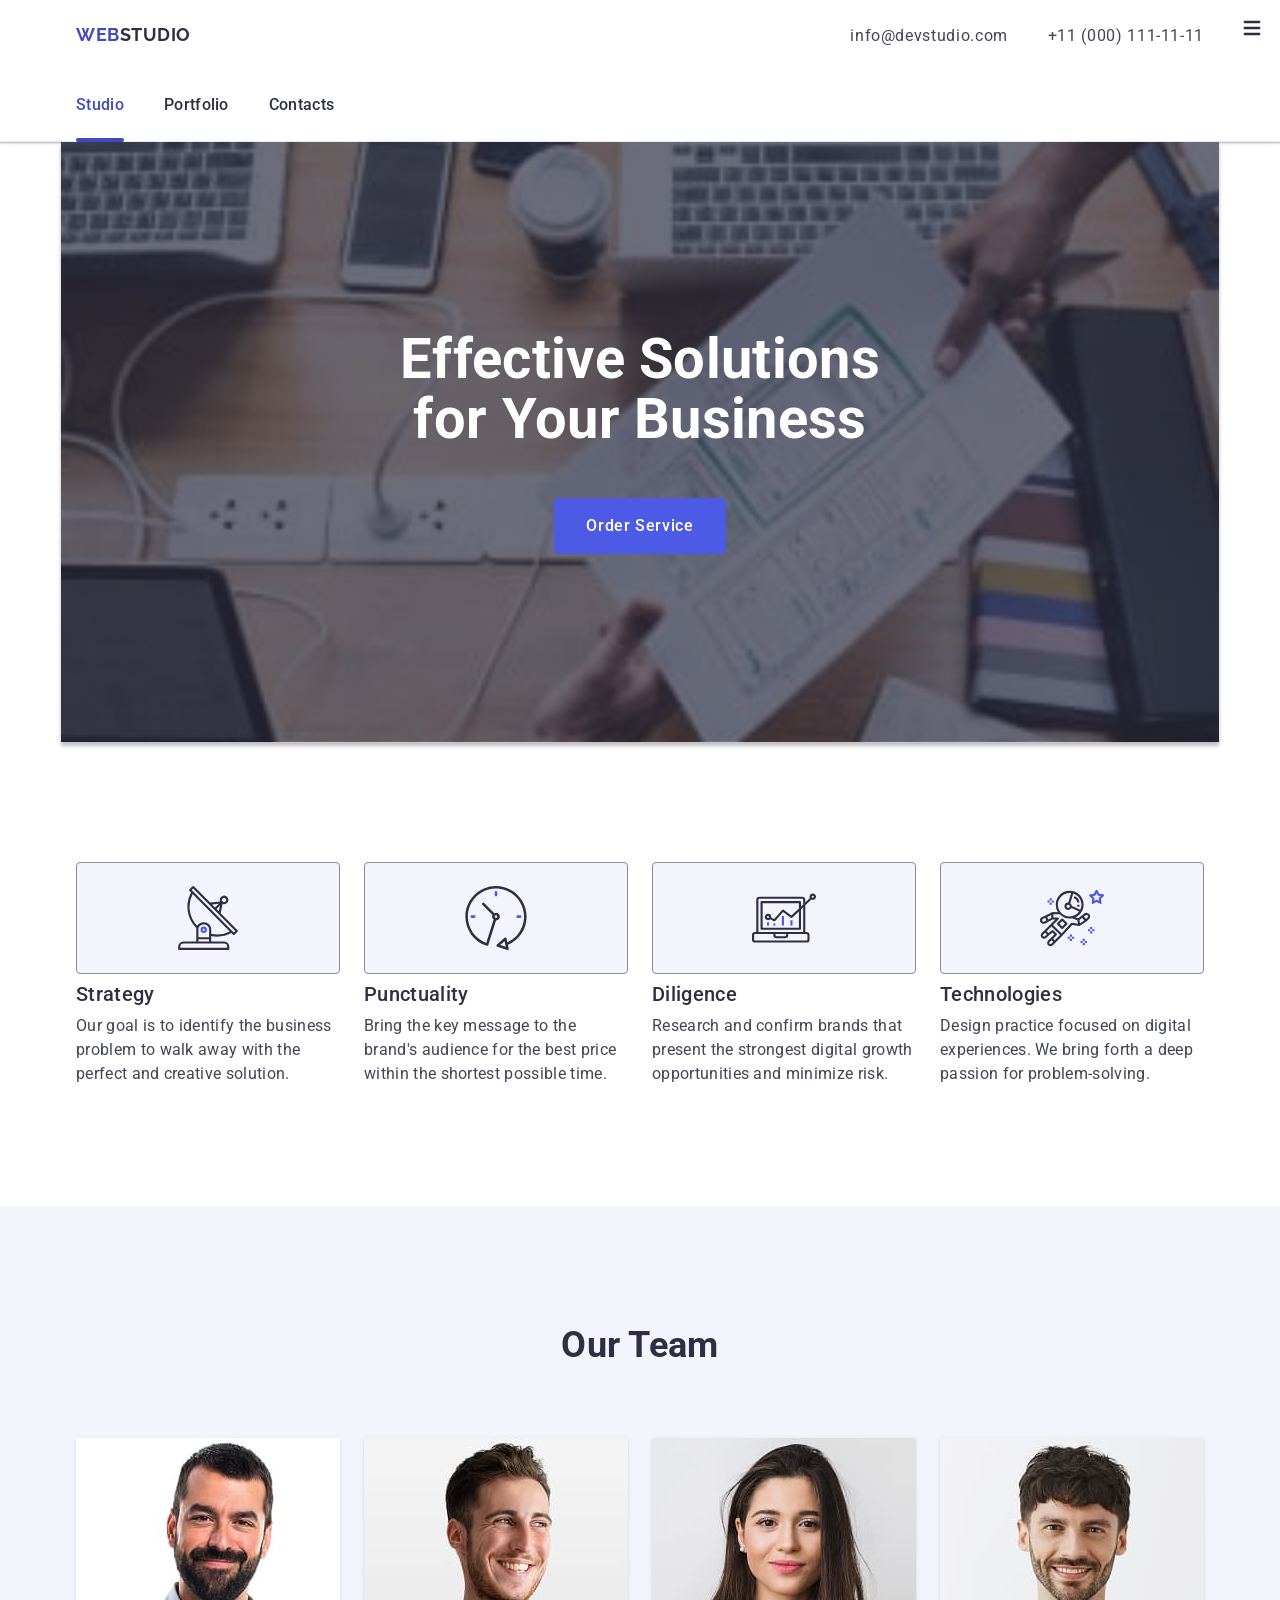
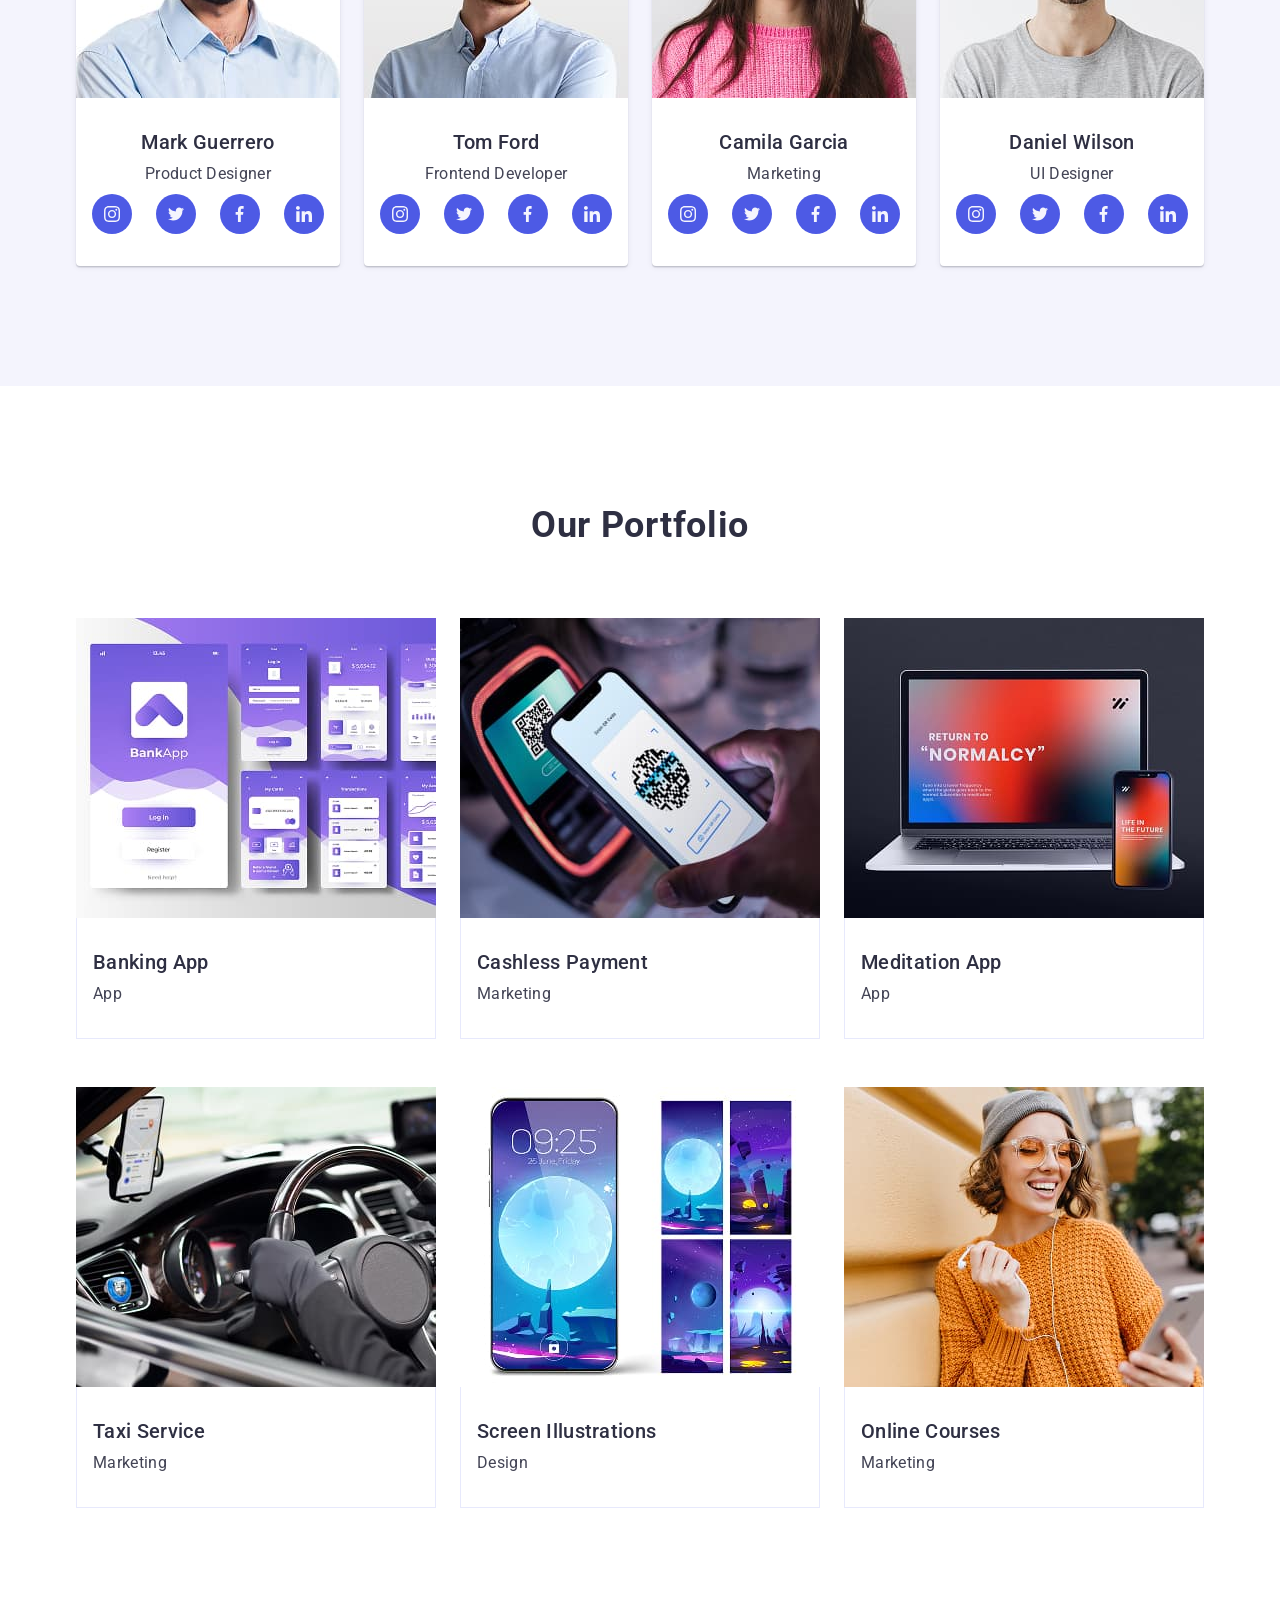
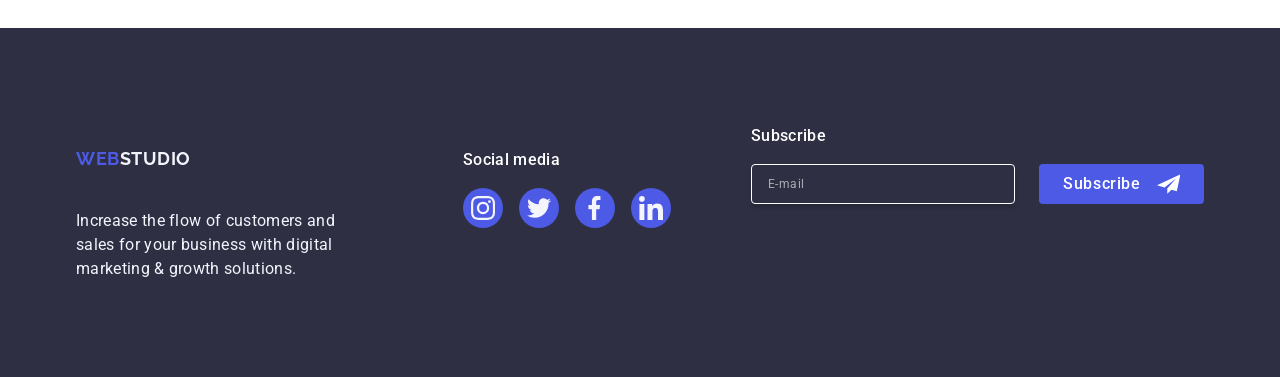
==== commit 6c3ede87: "header open button" ====
--- a/index.html
+++ b/index.html
@@ -56,7 +56,11 @@
             </li>
           </ul>
         </address>
-        <button type="button" class="mob-menu-open">o</button>
+        <button type="button" class="mob-menu-open-btn">
+          <svg class="mob-header-btn-icon" width="24" height="24">
+            <use href="./images/icons.svg#icon-header-btn"></use>
+          </svg>
+        </button>
       </div>
 
       <!-- #region ========MOB MENU========== -->
--- a/css/styles.css
+++ b/css/styles.css
@@ -139,10 +139,22 @@
   background-color: #fff;
 }
 
-.header-nav {
-  display: flex;
+.mob-menu-open-btn {
+  background-color: transparent;
+  border: none;
+  fill: #2e2f42;
+  position: absolute;
+  top: 16px;
+  right: 16px;
+  width: 24px;
+  height: 24px;
+  display: flex;
+  justify-content: center;
   align-items: center;
   padding: 0;
+  cursor: pointer;
+  transition: background-color 250ms cubic-bezier(0.4, 0, 0.2, 1),
+    border 250ms cubic-bezier(0.4, 0, 0.2, 1);
 }
 
 .header-flex {
@@ -957,7 +969,7 @@
     flex-direction: column;
     gap: 0;
     justify-content: center;
-    padding: 6px 0;
+    padding: 0;
   }
 
   .contacts-link {
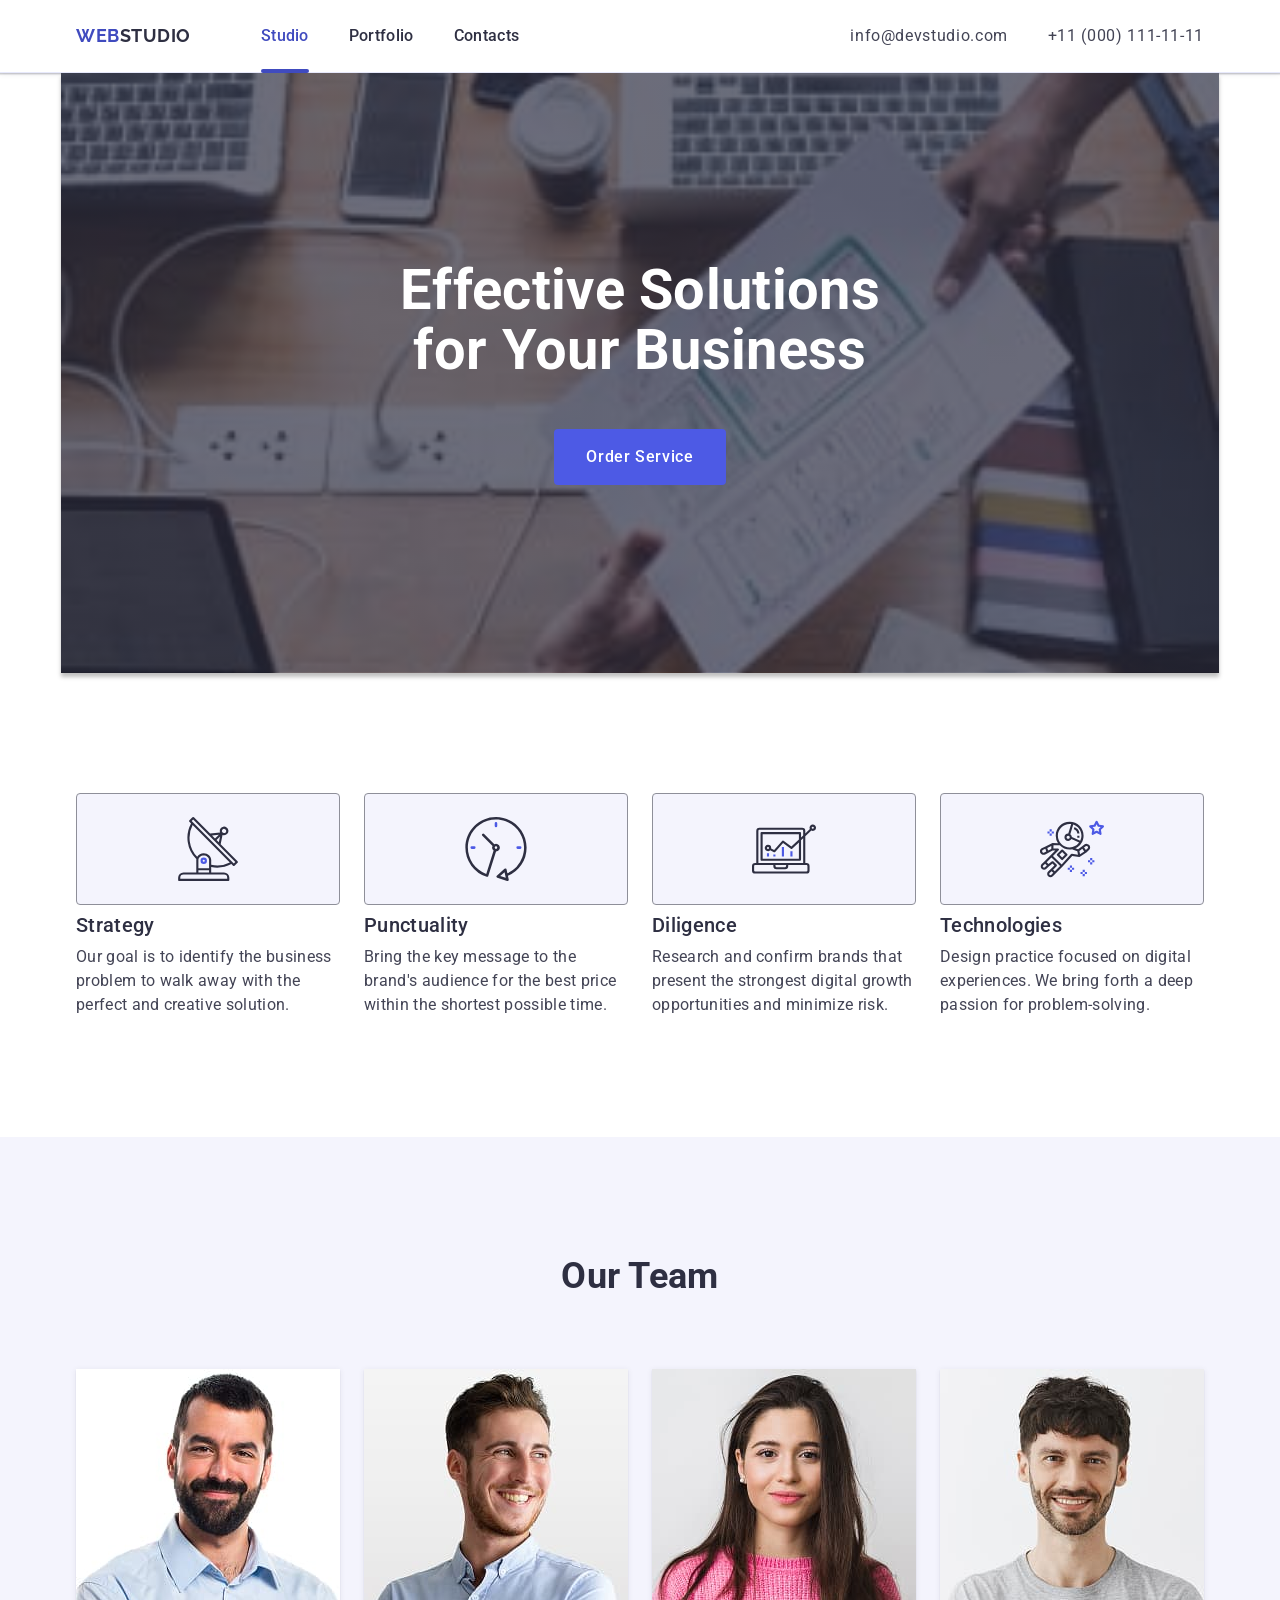
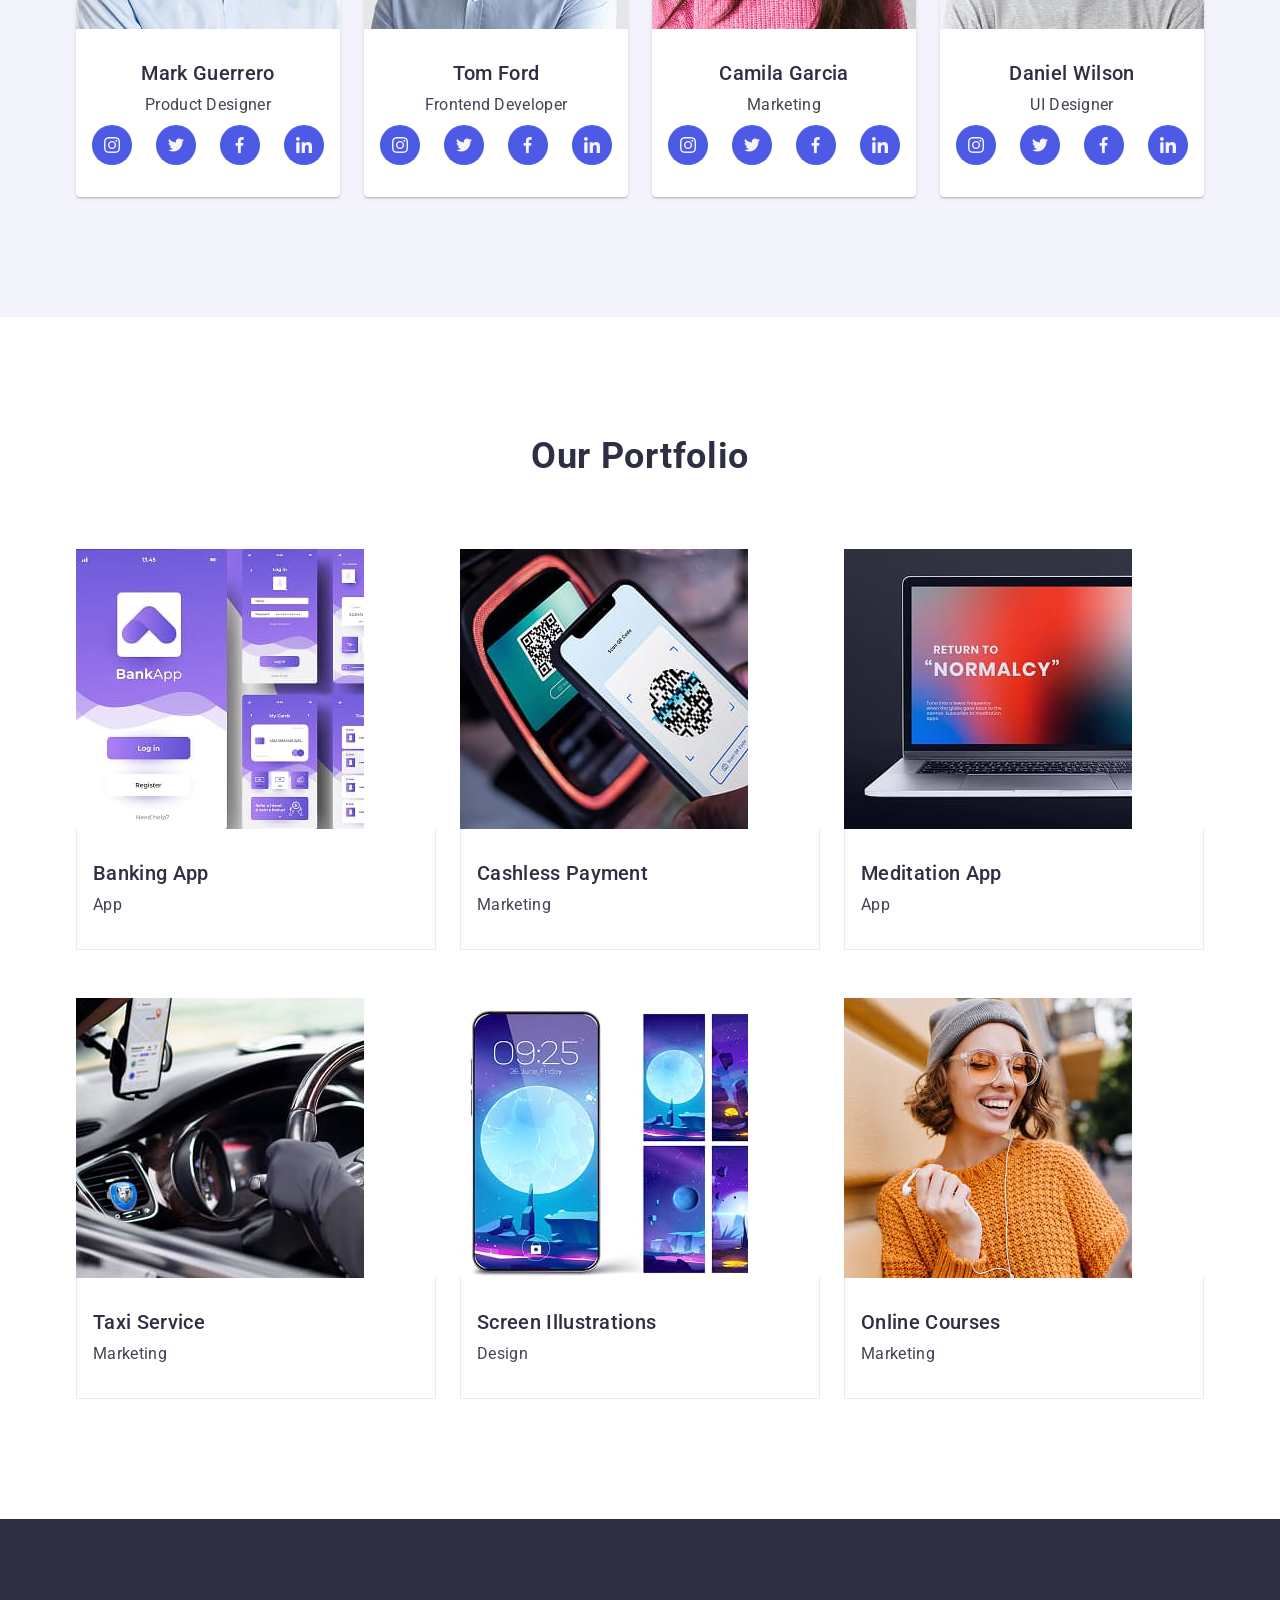
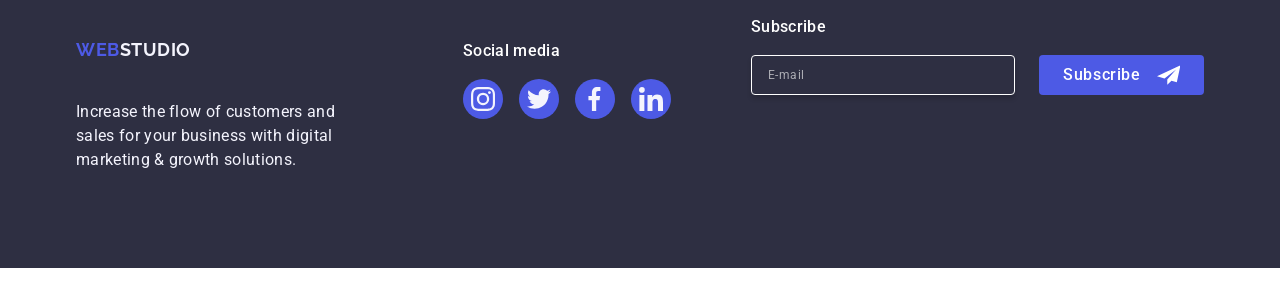
==== commit fa8d8756: "final" ====
--- a/index.html
+++ b/index.html
@@ -22,7 +22,7 @@
   <body>
     <!-- #region ========HEADER===========-->
     <header class="header">
-      <div class="container header-flex">
+      <div class="container">
         <nav class="header-nav">
           <a class="logo" href="./index.html"
             >web<span class="header-logo">Studio</span></a
--- a/css/styles.css
+++ b/css/styles.css
@@ -84,6 +84,7 @@
 }
 
 .container {
+  position: relative;
   width: 100%;
   max-width: 320px;
   padding: 0 16px;
@@ -139,6 +140,18 @@
   background-color: #fff;
 }
 
+.header .container {
+  display: flex;
+  align-items: center;
+  justify-content: space-between;
+}
+
+.header-nav {
+  display: flex;
+  align-items: center;
+  gap: 120px;
+}
+
 .mob-menu-open-btn {
   background-color: transparent;
   border: none;
@@ -171,7 +184,6 @@
   color: #404bbf;
   display: block;
   padding: 17px 0;
-  margin-right: 76px;
   position: relative;
 }
 
@@ -896,9 +908,18 @@
     max-width: 768px;
   }
 
+  .mob-menu-open-btn {
+    display: none;
+  }
+
+  .header-nav {
+    display: flex;
+    justify-content: center;
+  }
+
   .logo {
     padding: 24px 0;
-    margin-right: 120px;
+    /* margin-right: 120px; */
     line-height: 1.17;
   }
 
@@ -1129,8 +1150,8 @@
     padding: 0 15px;
   }
 
-  .logo {
-    margin-right: 76px;
+  .header-nav {
+    gap: 70px;
   }
 
   .nav-list {
